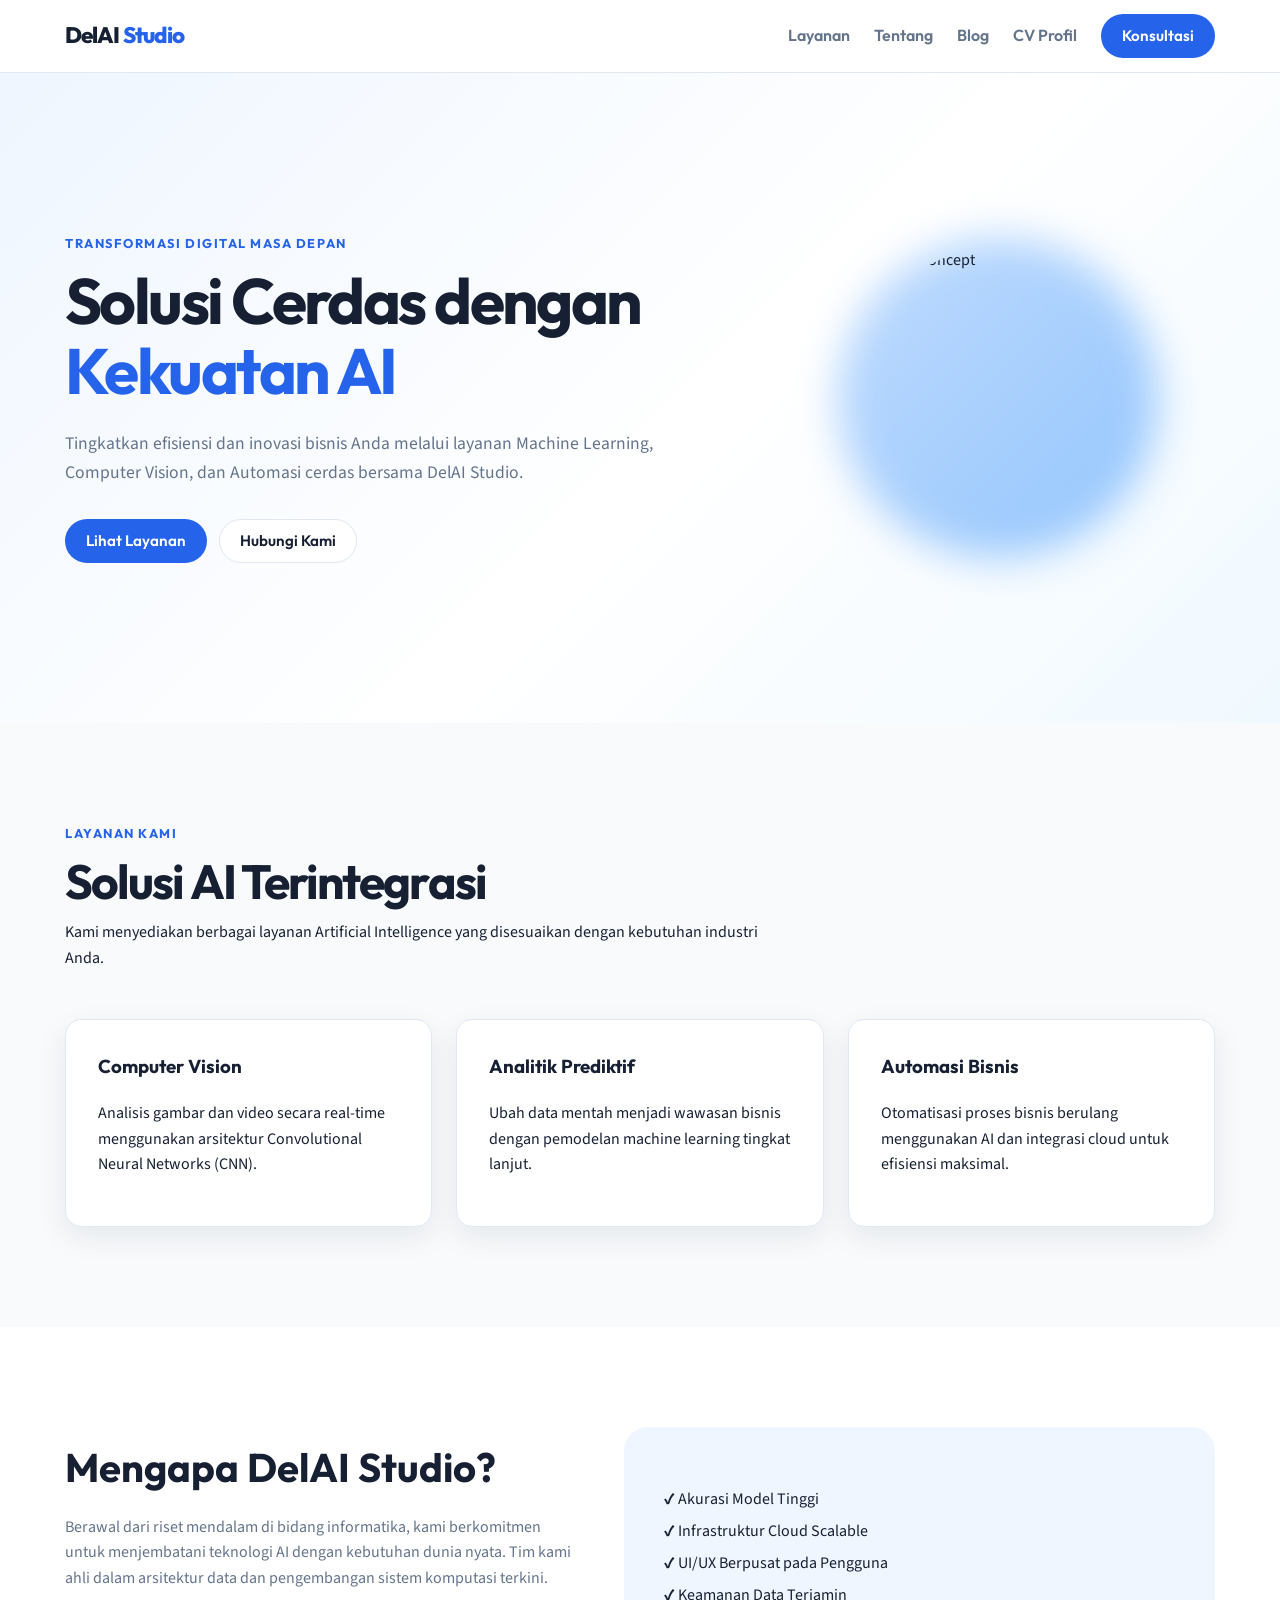
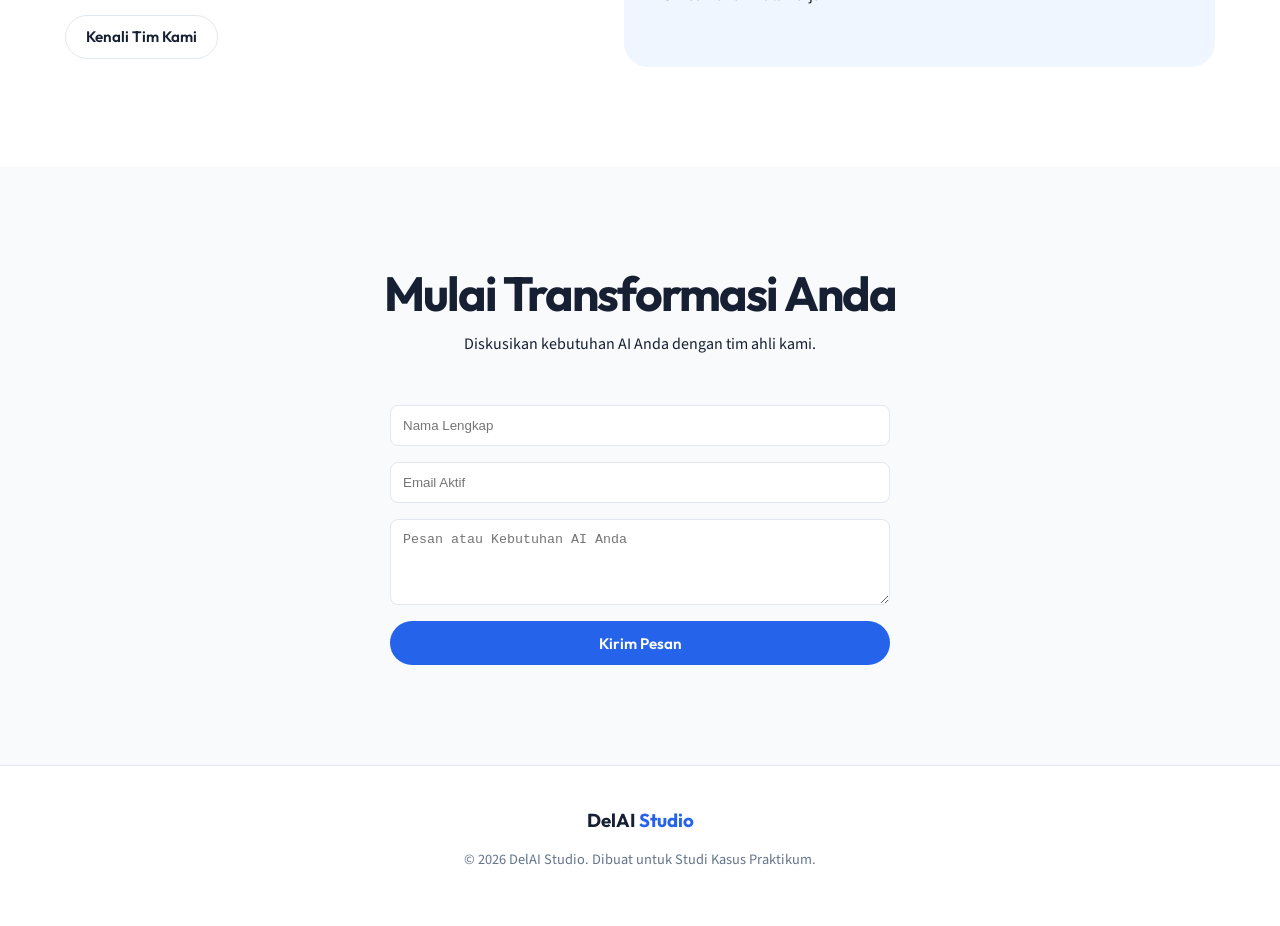
==== index.html @ a3c72b55 "fix 2" ====
<!DOCTYPE html>
<html lang="id">
<head>
    <meta charset="UTF-8">
    <meta name="viewport" content="width=device-width, initial-scale=1.0">
    <title>DelAI Studio - Solusi AI Terbaik</title>
    <!-- Google Fonts -->
    <link rel="preconnect" href="https://fonts.googleapis.com">
    <link rel="preconnect" href="https://fonts.gstatic.com" crossorigin>
    <link href="https://fonts.googleapis.com/css2?family=Outfit:wght@400;600;800&family=Source+Sans+3:wght@400;600&display=swap" rel="stylesheet">
    <!-- External CSS -->
    <link rel="stylesheet" href="assets/css/style.css">
</head>
<body>

    <!-- Navbar -->
    <header class="site-header">
        <div class="container navbar">
            <a href="index.html" class="logo">DelAI <span>Studio</span></a>
            <nav class="nav-menu">
                <a href="#layanan">Layanan</a>
                <a href="#tentang">Tentang</a>
                <a href="blog.html">Blog</a>
                <a href="cv.html">CV Profil</a>
                <a href="#kontak" class="btn btn-primary">Konsultasi</a>
            </nav>
        </div>
    </header>

    <!-- Hero Section -->
    <main>
        <section class="hero">
            <div class="container hero-content">
                <div class="hero-text">
                    <p class="eyebrow">Transformasi Digital Masa Depan</p>
                    <h1>Solusi Cerdas dengan <span>Kekuatan AI</span></h1>
                    <p class="hero-description">
                        Tingkatkan efisiensi dan inovasi bisnis Anda melalui layanan Machine Learning, Computer Vision, dan Automasi cerdas bersama DelAI Studio.
                    </p>
                    <div class="hero-buttons">
                        <a href="#layanan" class="btn btn-primary">Lihat Layanan</a>
                        <a href="#kontak" class="btn btn-outline">Hubungi Kami</a>
                    </div>
                </div>
                <div class="hero-visual">
                    <!-- Placeholder Ilustrasi -->
                    <img src="https://images.unsplash.com/photo-1677442136019-21780ecad995?auto=format&fit=crop&w=400&q=80" alt="AI Brain Concept" style="border-radius: 50%; width: 300px; height: 300px; object-fit: cover; position: relative; z-index: 2;">
                </div>
            </div>
        </section>

        <!-- Layanan Section -->
        <section id="layanan" class="section section-alt">
            <div class="container">
                <div class="section-heading">
                    <p class="eyebrow">Layanan Kami</p>
                    <h2>Solusi AI Terintegrasi</h2>
                    <p>Kami menyediakan berbagai layanan Artificial Intelligence yang disesuaikan dengan kebutuhan industri Anda.</p>
                </div>
                <div class="cards-grid">
                    <article class="card">
                        <h3>Computer Vision</h3>
                        <p>Analisis gambar dan video secara real-time menggunakan arsitektur Convolutional Neural Networks (CNN).</p>
                    </article>
                    <article class="card">
                        <h3>Analitik Prediktif</h3>
                        <p>Ubah data mentah menjadi wawasan bisnis dengan pemodelan machine learning tingkat lanjut.</p>
                    </article>
                    <article class="card">
                        <h3>Automasi Bisnis</h3>
                        <p>Otomatisasi proses bisnis berulang menggunakan AI dan integrasi cloud untuk efisiensi maksimal.</p>
                    </article>
                </div>
            </div>
        </section>

        <!-- Tentang Section -->
        <section id="tentang" class="section">
            <div class="container" style="display: flex; gap: 48px; flex-wrap: wrap; align-items: center;">
                <div style="flex: 1; min-width: 300px;">
                    <h2 style="font-size: 2.5rem; margin-bottom: 16px;">Mengapa DelAI Studio?</h2>
                    <p style="color: var(--text-light); margin-bottom: 24px;">Berawal dari riset mendalam di bidang informatika, kami berkomitmen untuk menjembatani teknologi AI dengan kebutuhan dunia nyata. Tim kami ahli dalam arsitektur data dan pengembangan sistem komputasi terkini.</p>
                    <a href="cv.html" class="btn btn-outline">Kenali Tim Kami</a>
                </div>
                <div style="flex: 1; min-width: 300px; background: var(--primary-soft); padding: 40px; border-radius: var(--radius-large);">
                    <ul style="list-style: none; padding: 0; line-height: 2;">
                        <li>✔️ Akurasi Model Tinggi</li>
                        <li>✔️ Infrastruktur Cloud Scalable</li>
                        <li>✔️ UI/UX Berpusat pada Pengguna</li>
                        <li>✔️ Keamanan Data Terjamin</li>
                    </ul>
                </div>
            </div>
        </section>

        <!-- Kontak Section -->
        <section id="kontak" class="section section-alt">
            <div class="container">
                <div class="section-heading" style="text-align: center; margin-inline: auto;">
                    <h2>Mulai Transformasi Anda</h2>
                    <p>Diskusikan kebutuhan AI Anda dengan tim ahli kami.</p>
                </div>
                <form style="max-width: 500px; margin: 0 auto; display: flex; flex-direction: column; gap: 16px;">
                    <input type="text" placeholder="Nama Lengkap" aria-label="Nama Lengkap" style="padding: 12px; border-radius: var(--radius-small); border: 1px solid var(--border); width: 100%;" required>
                    <input type="email" placeholder="Email Aktif" aria-label="Email Aktif" style="padding: 12px; border-radius: var(--radius-small); border: 1px solid var(--border); width: 100%;" required>
                    <textarea placeholder="Pesan atau Kebutuhan AI Anda" aria-label="Pesan" rows="4" style="padding: 12px; border-radius: var(--radius-small); border: 1px solid var(--border); width: 100%;" required></textarea>
                    <button type="submit" class="btn btn-primary" style="width: 100%; cursor: pointer;">Kirim Pesan</button>
                </form>
            </div>
        </section>
    </main>

    <!-- Footer -->
    <footer class="site-footer" style="padding-block: 40px; text-align: center; border-top: 1px solid var(--border);">
        <div class="container">
            <h3 style="margin-bottom: 12px;">DelAI <span>Studio</span></h3>
            <p style="color: var(--text-light); font-size: 0.9rem;">© 2026 DelAI Studio. Dibuat untuk Studi Kasus Praktikum.</p>
        </div>
    </footer>

</body>
</html>
---- assets/css/style.css ----
/* ================= CSS VARIABLES ================= */
:root {
  --primary: #2563eb;
  --primary-dark: #1d4ed8;
  --primary-soft: #eff6ff;
  --text: #172033;
  --text-light: #64748b;
  --background: #ffffff;
  --background-alt: #f8fafc;
  --border: #e2e8f0;
  --radius-small: 8px;
  --radius: 16px;
  --radius-large: 24px;
  --shadow: 0 10px 30px rgba(15, 23, 42, 0.08);
  --container-width: 1150px;
  --font-display: "Outfit", sans-serif;
  --font-body: "Source Sans 3", sans-serif;
}

/* ================= RESET & BASE ================= */
* {
  box-sizing: border-box;
}

html {
  scroll-behavior: smooth;
}

body {
  margin: 0;
  font-family: var(--font-body);
  color: var(--text);
  background: var(--background);
  line-height: 1.6;
  -webkit-font-smoothing: antialiased;
}

h1, h2, h3, p {
  margin-top: 0;
}

h1, h2, h3 {
  font-family: var(--font-display);
  font-weight: 700;
}

a {
  color: inherit;
  text-decoration: none;
}

/* ================= LAYOUT ================= */
.container {
  width: min(100% - 32px, var(--container-width));
  margin-inline: auto;
}

.section {
  padding-block: clamp(60px, 8vw, 100px);
}

.section-alt {
  background: var(--background-alt);
}

.section-heading {
  max-width: 700px;
  margin-bottom: 48px;
}

.section-heading h2 {
  margin-bottom: 12px;
  font-size: clamp(2rem, 4vw, 3rem);
  line-height: 1.1;
  letter-spacing: -0.04em;
}

/* ================= HEADER & NAV ================= */
.site-header {
  position: sticky;
  top: 0;
  z-index: 1000;
  background: rgba(255, 255, 255, 0.9);
  backdrop-filter: blur(10px);
  border-bottom: 1px solid var(--border);
}

.navbar {
  min-height: 72px;
  display: flex;
  align-items: center;
  justify-content: space-between;
  gap: 24px;
}

.logo {
  font-family: var(--font-display);
  font-size: 1.4rem;
  font-weight: 800;
  letter-spacing: -0.04em;
}

.logo span, .site-footer span {
  color: var(--primary);
}

.nav-menu {
  display: flex;
  align-items: center;
  gap: 24px;
}

.nav-menu a:not(.btn) {
  color: var(--text-light);
  font-family: var(--font-display);
  font-weight: 600;
  transition: color 0.2s ease;
}

.nav-menu a:not(.btn):hover {
  color: var(--primary);
}

/* ================= BUTTONS ================= */
.btn {
  display: inline-flex;
  align-items: center;
  justify-content: center;
  min-height: 44px;
  padding-inline: 20px;
  border-radius: 999px;
  font-family: var(--font-display);
  font-size: 0.95rem;
  font-weight: 600;
  cursor: pointer;
  transition: transform 0.2s ease, box-shadow 0.2s ease;
}

.btn:hover {
  transform: translateY(-2px);
}

.btn-primary {
  color: white;
  background: var(--primary);
  border: 1px solid transparent;
}

.btn-primary:hover {
  background: var(--primary-dark);
  box-shadow: 0 8px 20px rgba(37, 99, 235, 0.2);
}

.btn-outline {
  background: white;
  border: 1px solid var(--border);
}

/* ================= HERO ================= */
.hero {
  min-height: 650px;
  display: flex;
  align-items: center;
  background: linear-gradient(135deg, #eff6ff, #ffffff 55%, #f0f9ff);
  overflow: hidden;
}

.hero-content {
  display: grid;
  grid-template-columns: minmax(0, 1.2fr) minmax(280px, 0.8fr);
  align-items: center;
  gap: 64px;
  padding-block: 80px;
}

.hero h1 {
  max-width: 750px;
  margin-bottom: 24px;
  font-size: clamp(2.5rem, 6vw, 4rem);
  line-height: 1.1;
  letter-spacing: -0.04em;
}

.hero h1 span {
  color: var(--primary);
}

.hero-description {
  max-width: 620px;
  margin-bottom: 32px;
  color: var(--text-light);
  font-size: 1.1rem;
}

.hero-buttons {
  display: flex;
  flex-wrap: wrap;
  gap: 12px;
}

.hero-visual {
  position: relative;
  display: grid;
  place-items: center;
}

.hero-visual::before {
  content: "";
  position: absolute;
  width: 320px;
  aspect-ratio: 1;
  border-radius: 50%;
  background: linear-gradient(135deg, #bfdbfe, #93c5fd);
  filter: blur(20px);
}

.eyebrow {
  margin-bottom: 12px;
  color: var(--primary);
  font-family: var(--font-display);
  font-size: 0.8rem;
  font-weight: 700;
  letter-spacing: 0.12em;
  text-transform: uppercase;
}

/* ================= CARDS GRID ================= */
.cards-grid {
  display: grid;
  grid-template-columns: repeat(auto-fit, minmax(300px, 1fr));
  gap: 24px;
}

.card {
  padding: 32px;
  border: 1px solid var(--border);
  border-radius: var(--radius);
  background: white;
  box-shadow: var(--shadow);
  transition: transform 0.25s ease, box-shadow 0.25s ease;
}

.card:hover {
  transform: translateY(-8px);
  box-shadow: 0 15px 35px rgba(15, 23, 42, 0.12);
}

/* ================= RESPONSIVE ================= */
@media (max-width: 768px) {
  .hero-content {
    grid-template-columns: 1fr;
    text-align: center;
  }
  .hero-buttons {
    justify-content: center;
  }
  .nav-menu {
    display: none;
  }
}
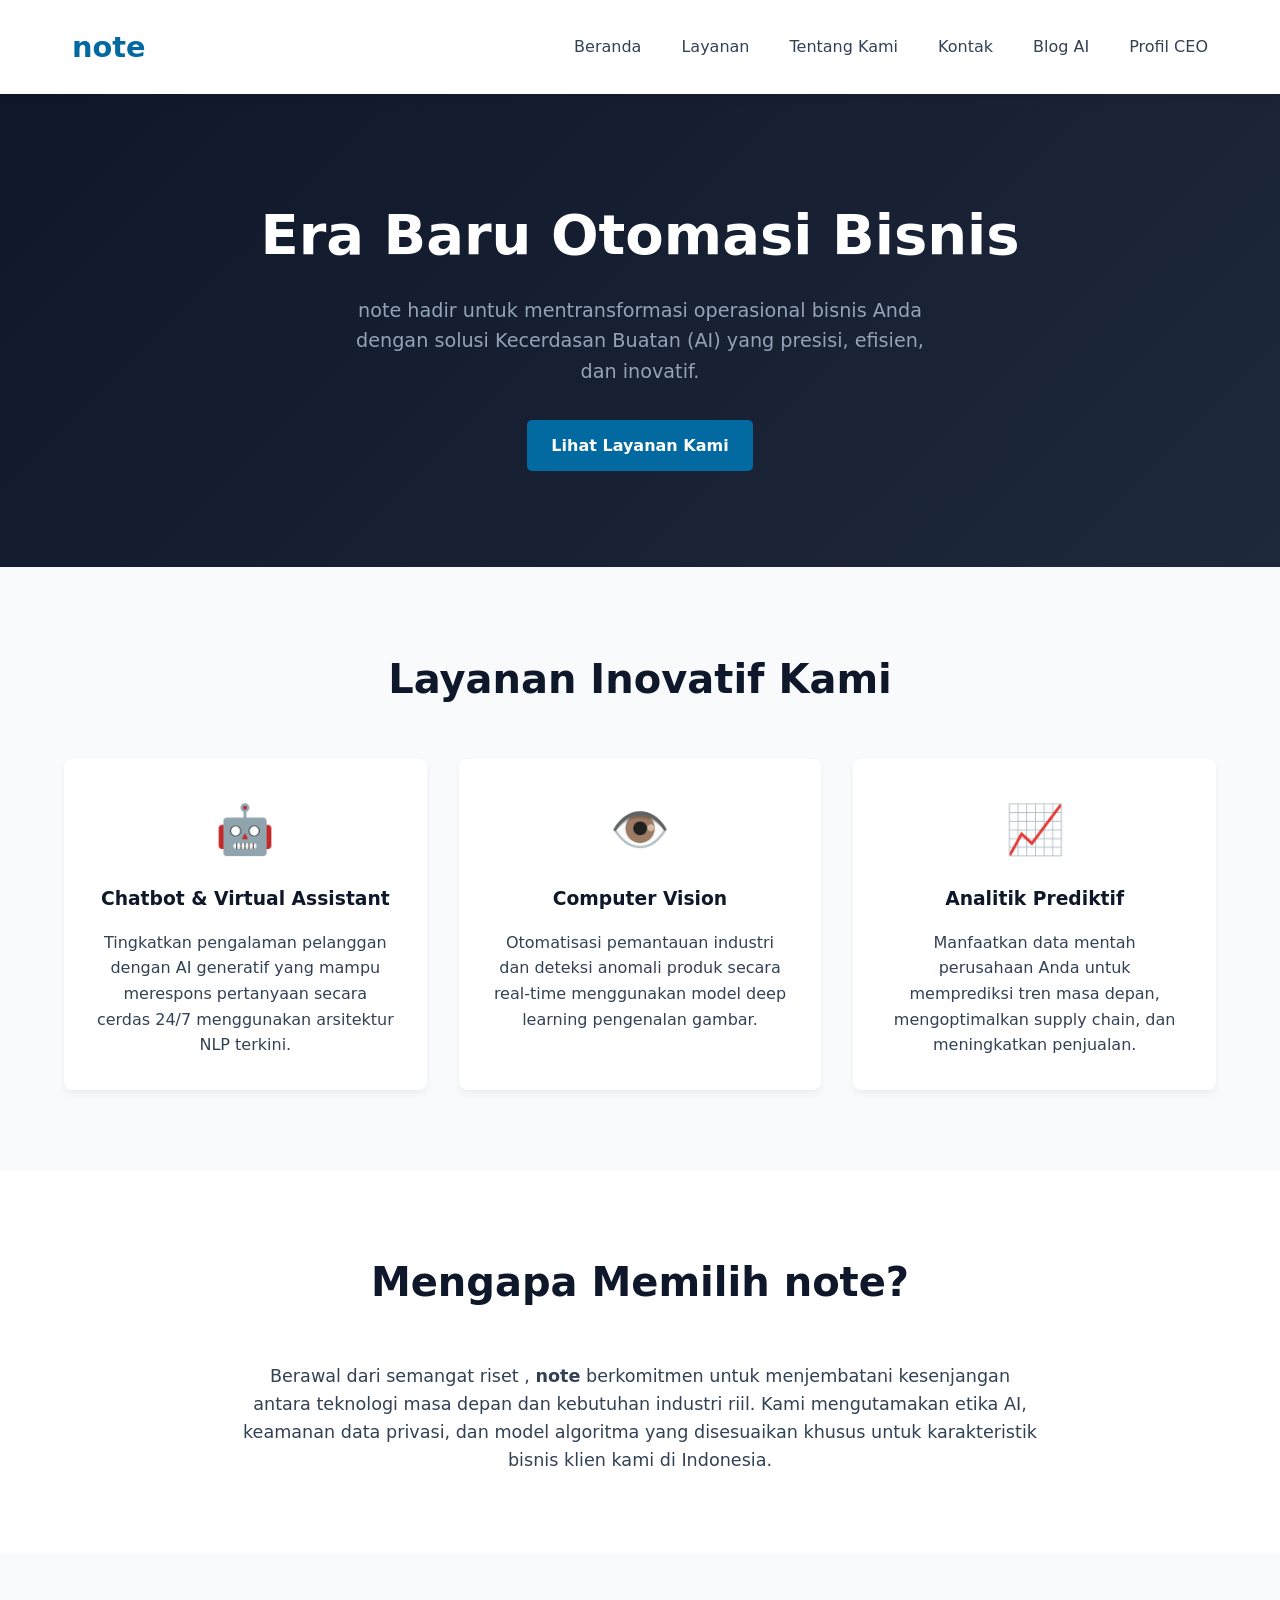
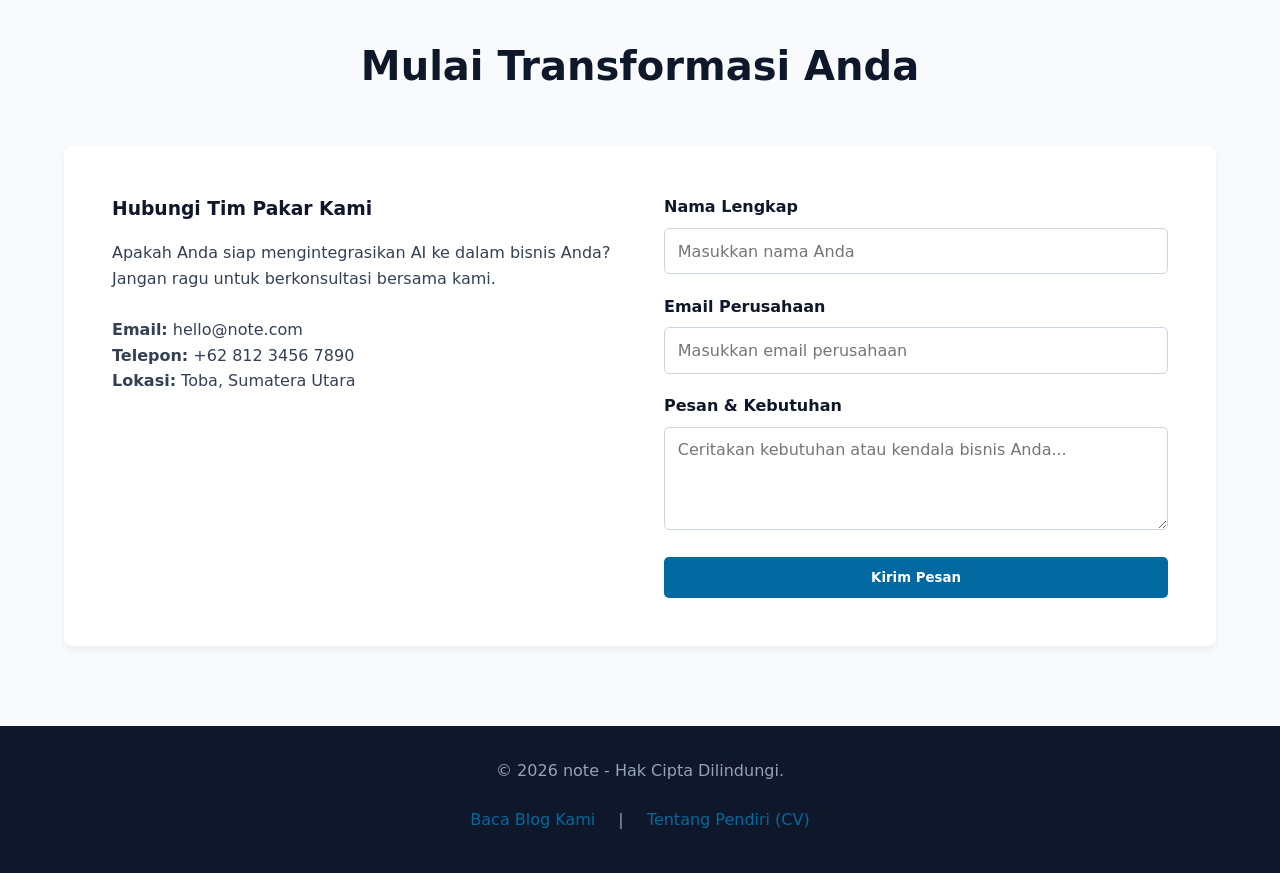
==== commit 9b2952bf: "fix 2" ====
--- a/index.html
+++ b/index.html
@@ -3,118 +3,123 @@
 <head>
     <meta charset="UTF-8">
     <meta name="viewport" content="width=device-width, initial-scale=1.0">
-    <title>DelAI Studio - Solusi AI Terbaik</title>
-    <!-- Google Fonts -->
-    <link rel="preconnect" href="https://fonts.googleapis.com">
-    <link rel="preconnect" href="https://fonts.gstatic.com" crossorigin>
-    <link href="https://fonts.googleapis.com/css2?family=Outfit:wght@400;600;800&family=Source+Sans+3:wght@400;600&display=swap" rel="stylesheet">
-    <!-- External CSS -->
+    <!-- Meta tag wajib untuk SEO & Best Practices -->
+    <meta name="description" content="Landing Page note - Layanan Kecerdasan Buatan">
+    <meta name="theme-color" content="#0369a1">
+    <link rel="icon" type="image/svg+xml" href="data:image/svg+xml,<svg xmlns='http://www.w3.org/2000/svg' viewBox='0 0 100 100'><text y='.9em' font-size='90'>🤖</text></svg>">
+    
+    <title>note - Solusi Kecerdasan Buatan</title>
+    <!-- CSS Eksternal -->
     <link rel="stylesheet" href="assets/css/style.css">
 </head>
 <body>
 
-    <!-- Navbar -->
-    <header class="site-header">
-        <div class="container navbar">
-            <a href="index.html" class="logo">DelAI <span>Studio</span></a>
-            <nav class="nav-menu">
-                <a href="#layanan">Layanan</a>
-                <a href="#tentang">Tentang</a>
-                <a href="blog.html">Blog</a>
-                <a href="cv.html">CV Profil</a>
-                <a href="#kontak" class="btn btn-primary">Konsultasi</a>
+    <!-- Header & Navigasi -->
+    <header>
+        <div class="container">
+            <nav>
+                <a href="index.html" class="brand-logo">note </a>
+                <ul class="nav-links">
+                    <li><a href="#hero">Beranda</a></li>
+                    <li><a href="#layanan">Layanan</a></li>
+                    <li><a href="#tentang">Tentang Kami</a></li>
+                    <li><a href="#kontak">Kontak</a></li>
+                    <li><a href="blog.html">Blog AI</a></li>
+                    <li><a href="cv.html">Profil CEO</a></li>
+                </ul>
             </nav>
         </div>
     </header>
 
-    <!-- Hero Section -->
+    <!-- Konten Utama -->
     <main>
-        <section class="hero">
-            <div class="container hero-content">
-                <div class="hero-text">
-                    <p class="eyebrow">Transformasi Digital Masa Depan</p>
-                    <h1>Solusi Cerdas dengan <span>Kekuatan AI</span></h1>
-                    <p class="hero-description">
-                        Tingkatkan efisiensi dan inovasi bisnis Anda melalui layanan Machine Learning, Computer Vision, dan Automasi cerdas bersama DelAI Studio.
-                    </p>
-                    <div class="hero-buttons">
-                        <a href="#layanan" class="btn btn-primary">Lihat Layanan</a>
-                        <a href="#kontak" class="btn btn-outline">Hubungi Kami</a>
-                    </div>
-                </div>
-                <div class="hero-visual">
-                    <!-- Placeholder Ilustrasi -->
-                    <img src="https://images.unsplash.com/photo-1677442136019-21780ecad995?auto=format&fit=crop&w=400&q=80" alt="AI Brain Concept" style="border-radius: 50%; width: 300px; height: 300px; object-fit: cover; position: relative; z-index: 2;">
-                </div>
+        <!-- Section Hero -->
+        <section id="hero">
+            <div class="container">
+                <h1>Era Baru Otomasi Bisnis</h1>
+                <p>note hadir untuk mentransformasi operasional bisnis Anda dengan solusi Kecerdasan Buatan (AI) yang presisi, efisien, dan inovatif.</p>
+                <a href="#layanan" class="btn">Lihat Layanan Kami</a>
             </div>
         </section>
 
-        <!-- Layanan Section -->
-        <section id="layanan" class="section section-alt">
+        <!-- Section Layanan -->
+        <section id="layanan">
             <div class="container">
-                <div class="section-heading">
-                    <p class="eyebrow">Layanan Kami</p>
-                    <h2>Solusi AI Terintegrasi</h2>
-                    <p>Kami menyediakan berbagai layanan Artificial Intelligence yang disesuaikan dengan kebutuhan industri Anda.</p>
-                </div>
-                <div class="cards-grid">
+                <h2 class="section-title">Layanan Inovatif Kami</h2>
+                <div class="grid-layanan">
                     <article class="card">
+                        <div class="card-icon">🤖</div>
+                        <h3>Chatbot & Virtual Assistant</h3>
+                        <p>Tingkatkan pengalaman pelanggan dengan AI generatif yang mampu merespons pertanyaan secara cerdas 24/7 menggunakan arsitektur NLP terkini.</p>
+                    </article>
+
+                    <article class="card">
+                        <div class="card-icon">👁️</div>
                         <h3>Computer Vision</h3>
-                        <p>Analisis gambar dan video secara real-time menggunakan arsitektur Convolutional Neural Networks (CNN).</p>
+                        <p>Otomatisasi pemantauan industri dan deteksi anomali produk secara real-time menggunakan model deep learning pengenalan gambar.</p>
                     </article>
+
                     <article class="card">
+                        <div class="card-icon">📈</div>
                         <h3>Analitik Prediktif</h3>
-                        <p>Ubah data mentah menjadi wawasan bisnis dengan pemodelan machine learning tingkat lanjut.</p>
-                    </article>
-                    <article class="card">
-                        <h3>Automasi Bisnis</h3>
-                        <p>Otomatisasi proses bisnis berulang menggunakan AI dan integrasi cloud untuk efisiensi maksimal.</p>
+                        <p>Manfaatkan data mentah perusahaan Anda untuk memprediksi tren masa depan, mengoptimalkan supply chain, dan meningkatkan penjualan.</p>
                     </article>
                 </div>
             </div>
         </section>
 
-        <!-- Tentang Section -->
-        <section id="tentang" class="section">
-            <div class="container" style="display: flex; gap: 48px; flex-wrap: wrap; align-items: center;">
-                <div style="flex: 1; min-width: 300px;">
-                    <h2 style="font-size: 2.5rem; margin-bottom: 16px;">Mengapa DelAI Studio?</h2>
-                    <p style="color: var(--text-light); margin-bottom: 24px;">Berawal dari riset mendalam di bidang informatika, kami berkomitmen untuk menjembatani teknologi AI dengan kebutuhan dunia nyata. Tim kami ahli dalam arsitektur data dan pengembangan sistem komputasi terkini.</p>
-                    <a href="cv.html" class="btn btn-outline">Kenali Tim Kami</a>
-                </div>
-                <div style="flex: 1; min-width: 300px; background: var(--primary-soft); padding: 40px; border-radius: var(--radius-large);">
-                    <ul style="list-style: none; padding: 0; line-height: 2;">
-                        <li>✔️ Akurasi Model Tinggi</li>
-                        <li>✔️ Infrastruktur Cloud Scalable</li>
-                        <li>✔️ UI/UX Berpusat pada Pengguna</li>
-                        <li>✔️ Keamanan Data Terjamin</li>
-                    </ul>
-                </div>
+        <!-- Section Tentang Perusahaan -->
+        <section id="tentang">
+            <div class="container">
+                <h2 class="section-title">Mengapa Memilih note?</h2>
+                <p>Berawal dari semangat riset , <strong>note</strong> berkomitmen untuk menjembatani kesenjangan antara teknologi masa depan dan kebutuhan industri riil. Kami mengutamakan etika AI, keamanan data privasi, dan model algoritma yang disesuaikan khusus untuk karakteristik bisnis klien kami di Indonesia.</p>
             </div>
         </section>
 
-        <!-- Kontak Section -->
-        <section id="kontak" class="section section-alt">
+        <!-- Section Kontak -->
+        <section id="kontak">
             <div class="container">
-                <div class="section-heading" style="text-align: center; margin-inline: auto;">
-                    <h2>Mulai Transformasi Anda</h2>
-                    <p>Diskusikan kebutuhan AI Anda dengan tim ahli kami.</p>
+                <h2 class="section-title">Mulai Transformasi Anda</h2>
+                <div class="kontak-wrapper">
+                    <div class="kontak-info">
+                        <h3>Hubungi Tim Pakar Kami</h3>
+                        <p>Apakah Anda siap mengintegrasikan AI ke dalam bisnis Anda? Jangan ragu untuk berkonsultasi bersama kami.</p>
+                        <br>
+                        <p><strong>Email:</strong> hello@note.com</p>
+                        <p><strong>Telepon:</strong> +62 812 3456 7890</p>
+                        <p><strong>Lokasi:</strong> Toba, Sumatera Utara</p>
+                    </div>
+                    <div class="kontak-form">
+                        <form action="#">
+                            <!-- Penambahan elemen LABEL sangat Wajib untuk lolos Axe Core -->
+                            <div class="form-group">
+                                <label for="namaLengkap">Nama Lengkap</label>
+                                <input type="text" id="namaLengkap" name="namaLengkap" placeholder="Masukkan nama Anda" required>
+                            </div>
+                            <div class="form-group">
+                                <label for="emailPerusahaan">Email Perusahaan</label>
+                                <input type="email" id="emailPerusahaan" name="emailPerusahaan" placeholder="Masukkan email perusahaan" required>
+                            </div>
+                            <div class="form-group">
+                                <label for="pesan">Pesan & Kebutuhan</label>
+                                <textarea id="pesan" name="pesan" rows="4" placeholder="Ceritakan kebutuhan atau kendala bisnis Anda..." required></textarea>
+                            </div>
+                            <button type="submit" class="btn">Kirim Pesan</button>
+                        </form>
+                    </div>
                 </div>
-                <form style="max-width: 500px; margin: 0 auto; display: flex; flex-direction: column; gap: 16px;">
-                    <input type="text" placeholder="Nama Lengkap" aria-label="Nama Lengkap" style="padding: 12px; border-radius: var(--radius-small); border: 1px solid var(--border); width: 100%;" required>
-                    <input type="email" placeholder="Email Aktif" aria-label="Email Aktif" style="padding: 12px; border-radius: var(--radius-small); border: 1px solid var(--border); width: 100%;" required>
-                    <textarea placeholder="Pesan atau Kebutuhan AI Anda" aria-label="Pesan" rows="4" style="padding: 12px; border-radius: var(--radius-small); border: 1px solid var(--border); width: 100%;" required></textarea>
-                    <button type="submit" class="btn btn-primary" style="width: 100%; cursor: pointer;">Kirim Pesan</button>
-                </form>
             </div>
         </section>
     </main>
 
     <!-- Footer -->
-    <footer class="site-footer" style="padding-block: 40px; text-align: center; border-top: 1px solid var(--border);">
+    <footer>
         <div class="container">
-            <h3 style="margin-bottom: 12px;">DelAI <span>Studio</span></h3>
-            <p style="color: var(--text-light); font-size: 0.9rem;">© 2026 DelAI Studio. Dibuat untuk Studi Kasus Praktikum.</p>
+            <p>&copy; 2026 note - Hak Cipta Dilindungi.</p>
+            <div class="footer-links">
+                <a href="blog.html">Baca Blog Kami</a> | 
+                <a href="cv.html">Tentang Pendiri (CV)</a>
+            </div>
         </div>
     </footer>
 
--- a/assets/css/style.css
+++ b/assets/css/style.css
@@ -1,260 +1,278 @@
-/* ================= CSS VARIABLES ================= */
+/* =========================================
+   CSS Variables & Reset (Optimized for Lighthouse)
+   ========================================= */
 :root {
-  --primary: #2563eb;
-  --primary-dark: #1d4ed8;
-  --primary-soft: #eff6ff;
-  --text: #172033;
-  --text-light: #64748b;
-  --background: #ffffff;
-  --background-alt: #f8fafc;
-  --border: #e2e8f0;
-  --radius-small: 8px;
-  --radius: 16px;
-  --radius-large: 24px;
-  --shadow: 0 10px 30px rgba(15, 23, 42, 0.08);
-  --container-width: 1150px;
-  --font-display: "Outfit", sans-serif;
-  --font-body: "Source Sans 3", sans-serif;
-}
-
-/* ================= RESET & BASE ================= */
+    /* Warna digelapkan agar lolos uji kontras Axe Core Accessibility */
+    --primary-color: #0369a1; 
+    --secondary-color: #075985;
+    --dark-bg: #0f172a;
+    --light-bg: #f8fafc;
+    --text-main: #334155;
+    --text-light: #94a3b8;
+    --white: #ffffff;
+    --transition: all 0.3s ease;
+}
+
 * {
-  box-sizing: border-box;
-}
-
-html {
-  scroll-behavior: smooth;
+    margin: 0;
+    padding: 0;
+    box-sizing: border-box;
+    /* Menggunakan System Font agar Performance 100 (Tidak ada render-blocking) */
+    font-family: system-ui, -apple-system, BlinkMacSystemFont, "Segoe UI", Roboto, "Helvetica Neue", Arial, sans-serif;
 }
 
 body {
-  margin: 0;
-  font-family: var(--font-body);
-  color: var(--text);
-  background: var(--background);
-  line-height: 1.6;
-  -webkit-font-smoothing: antialiased;
-}
-
-h1, h2, h3, p {
-  margin-top: 0;
-}
-
+    background-color: var(--light-bg);
+    color: var(--text-main);
+    line-height: 1.6;
+}
+
+/* =========================================
+   Typography & Utilities
+   ========================================= */
 h1, h2, h3 {
-  font-family: var(--font-display);
-  font-weight: 700;
+    color: var(--dark-bg);
+    margin-bottom: 1rem;
 }
 
 a {
-  color: inherit;
-  text-decoration: none;
-}
-
-/* ================= LAYOUT ================= */
+    text-decoration: none;
+    color: inherit;
+}
+
 .container {
-  width: min(100% - 32px, var(--container-width));
-  margin-inline: auto;
-}
-
-.section {
-  padding-block: clamp(60px, 8vw, 100px);
-}
-
-.section-alt {
-  background: var(--background-alt);
-}
-
-.section-heading {
-  max-width: 700px;
-  margin-bottom: 48px;
-}
-
-.section-heading h2 {
-  margin-bottom: 12px;
-  font-size: clamp(2rem, 4vw, 3rem);
-  line-height: 1.1;
-  letter-spacing: -0.04em;
-}
-
-/* ================= HEADER & NAV ================= */
-.site-header {
-  position: sticky;
-  top: 0;
-  z-index: 1000;
-  background: rgba(255, 255, 255, 0.9);
-  backdrop-filter: blur(10px);
-  border-bottom: 1px solid var(--border);
-}
-
-.navbar {
-  min-height: 72px;
-  display: flex;
-  align-items: center;
-  justify-content: space-between;
-  gap: 24px;
-}
-
-.logo {
-  font-family: var(--font-display);
-  font-size: 1.4rem;
-  font-weight: 800;
-  letter-spacing: -0.04em;
-}
-
-.logo span, .site-footer span {
-  color: var(--primary);
-}
-
-.nav-menu {
-  display: flex;
-  align-items: center;
-  gap: 24px;
-}
-
-.nav-menu a:not(.btn) {
-  color: var(--text-light);
-  font-family: var(--font-display);
-  font-weight: 600;
-  transition: color 0.2s ease;
-}
-
-.nav-menu a:not(.btn):hover {
-  color: var(--primary);
-}
-
-/* ================= BUTTONS ================= */
+    width: 90%;
+    max-width: 1200px;
+    margin: 0 auto;
+}
+
 .btn {
-  display: inline-flex;
-  align-items: center;
-  justify-content: center;
-  min-height: 44px;
-  padding-inline: 20px;
-  border-radius: 999px;
-  font-family: var(--font-display);
-  font-size: 0.95rem;
-  font-weight: 600;
-  cursor: pointer;
-  transition: transform 0.2s ease, box-shadow 0.2s ease;
+    display: inline-block;
+    padding: 0.8rem 1.5rem;
+    background-color: var(--primary-color);
+    color: var(--white);
+    border: none;
+    border-radius: 5px;
+    font-weight: 600;
+    cursor: pointer;
+    transition: var(--transition);
+    text-align: center;
 }
 
 .btn:hover {
-  transform: translateY(-2px);
-}
-
-.btn-primary {
-  color: white;
-  background: var(--primary);
-  border: 1px solid transparent;
-}
-
-.btn-primary:hover {
-  background: var(--primary-dark);
-  box-shadow: 0 8px 20px rgba(37, 99, 235, 0.2);
-}
-
-.btn-outline {
-  background: white;
-  border: 1px solid var(--border);
-}
-
-/* ================= HERO ================= */
-.hero {
-  min-height: 650px;
-  display: flex;
-  align-items: center;
-  background: linear-gradient(135deg, #eff6ff, #ffffff 55%, #f0f9ff);
-  overflow: hidden;
-}
-
-.hero-content {
-  display: grid;
-  grid-template-columns: minmax(0, 1.2fr) minmax(280px, 0.8fr);
-  align-items: center;
-  gap: 64px;
-  padding-block: 80px;
-}
-
-.hero h1 {
-  max-width: 750px;
-  margin-bottom: 24px;
-  font-size: clamp(2.5rem, 6vw, 4rem);
-  line-height: 1.1;
-  letter-spacing: -0.04em;
-}
-
-.hero h1 span {
-  color: var(--primary);
-}
-
-.hero-description {
-  max-width: 620px;
-  margin-bottom: 32px;
-  color: var(--text-light);
-  font-size: 1.1rem;
-}
-
-.hero-buttons {
-  display: flex;
-  flex-wrap: wrap;
-  gap: 12px;
-}
-
-.hero-visual {
-  position: relative;
-  display: grid;
-  place-items: center;
-}
-
-.hero-visual::before {
-  content: "";
-  position: absolute;
-  width: 320px;
-  aspect-ratio: 1;
-  border-radius: 50%;
-  background: linear-gradient(135deg, #bfdbfe, #93c5fd);
-  filter: blur(20px);
-}
-
-.eyebrow {
-  margin-bottom: 12px;
-  color: var(--primary);
-  font-family: var(--font-display);
-  font-size: 0.8rem;
-  font-weight: 700;
-  letter-spacing: 0.12em;
-  text-transform: uppercase;
-}
-
-/* ================= CARDS GRID ================= */
-.cards-grid {
-  display: grid;
-  grid-template-columns: repeat(auto-fit, minmax(300px, 1fr));
-  gap: 24px;
+    background-color: var(--secondary-color);
+    transform: translateY(-2px);
+}
+
+.section-title {
+    text-align: center;
+    font-size: 2.5rem;
+    margin-bottom: 3rem;
+    color: var(--dark-bg);
+}
+
+/* =========================================
+   Header & Navbar (Flexbox)
+   ========================================= */
+header {
+    background-color: var(--white);
+    box-shadow: 0 2px 10px rgba(0,0,0,0.1);
+    position: sticky;
+    top: 0;
+    z-index: 1000;
+}
+
+nav {
+    display: flex;
+    justify-content: space-between;
+    align-items: center;
+    padding: 1rem 0;
+}
+
+.brand-logo {
+    font-size: 1.8rem;
+    font-weight: 700;
+    color: var(--primary-color);
+    padding: 0.5rem; /* Tap target SEO/Mobile */
+}
+
+.nav-links {
+    display: flex;
+    gap: 1.5rem;
+    list-style: none;
+}
+
+.nav-links a {
+    font-weight: 500;
+    transition: var(--transition);
+    padding: 0.5rem; /* Tap target SEO/Mobile */
+    display: block;
+}
+
+.nav-links a:hover {
+    color: var(--primary-color);
+}
+
+/* =========================================
+   Hero Section (Flexbox)
+   ========================================= */
+#hero {
+    background: linear-gradient(135deg, var(--dark-bg), #1e293b);
+    color: var(--white);
+    padding: 6rem 0;
+    text-align: center;
+}
+
+#hero h1 {
+    color: var(--white);
+    font-size: 3.5rem;
+}
+
+#hero p {
+    font-size: 1.2rem;
+    color: var(--text-light);
+    max-width: 600px;
+    margin: 0 auto 2rem auto;
+}
+
+/* =========================================
+   Layanan Section (CSS Grid)
+   ========================================= */
+#layanan {
+    padding: 5rem 0;
+    background-color: var(--light-bg);
+}
+
+.grid-layanan {
+    display: grid;
+    grid-template-columns: repeat(auto-fit, minmax(300px, 1fr));
+    gap: 2rem;
 }
 
 .card {
-  padding: 32px;
-  border: 1px solid var(--border);
-  border-radius: var(--radius);
-  background: white;
-  box-shadow: var(--shadow);
-  transition: transform 0.25s ease, box-shadow 0.25s ease;
+    background-color: var(--white);
+    padding: 2rem;
+    border-radius: 8px;
+    box-shadow: 0 4px 6px rgba(0,0,0,0.05);
+    transition: var(--transition);
+    text-align: center;
 }
 
 .card:hover {
-  transform: translateY(-8px);
-  box-shadow: 0 15px 35px rgba(15, 23, 42, 0.12);
-}
-
-/* ================= RESPONSIVE ================= */
+    transform: translateY(-10px);
+    box-shadow: 0 10px 20px rgba(0,0,0,0.1);
+}
+
+.card-icon {
+    font-size: 3rem;
+    margin-bottom: 1rem;
+}
+
+/* =========================================
+   Tentang Section
+   ========================================= */
+#tentang {
+    padding: 5rem 0;
+    background-color: var(--white);
+    text-align: center;
+}
+
+#tentang p {
+    max-width: 800px;
+    margin: 0 auto;
+    font-size: 1.1rem;
+}
+
+/* =========================================
+   Kontak Section & Form
+   ========================================= */
+#kontak {
+    padding: 5rem 0;
+    background-color: var(--light-bg);
+}
+
+.kontak-wrapper {
+    display: flex;
+    flex-wrap: wrap;
+    gap: 3rem;
+    background-color: var(--white);
+    padding: 3rem;
+    border-radius: 8px;
+    box-shadow: 0 4px 6px rgba(0,0,0,0.05);
+}
+
+.kontak-info, .kontak-form {
+    flex: 1;
+    min-width: 300px;
+}
+
+.kontak-info h3 {
+    margin-bottom: 1rem;
+}
+
+.kontak-form form {
+    display: flex;
+    flex-direction: column;
+    gap: 1.2rem;
+}
+
+/* Penambahan Label styling untuk Axe Core */
+.form-group label {
+    display: block;
+    margin-bottom: 0.5rem;
+    font-weight: 600;
+    color: var(--dark-bg);
+}
+
+.form-group input, .form-group textarea {
+    width: 100%;
+    padding: 0.8rem;
+    border: 1px solid #cbd5e1;
+    border-radius: 5px;
+    font-size: 1rem;
+}
+
+/* =========================================
+   Footer
+   ========================================= */
+footer {
+    background-color: var(--dark-bg);
+    color: var(--text-light);
+    text-align: center;
+    padding: 2rem 0;
+}
+
+footer .footer-links {
+    margin-top: 1rem;
+}
+
+footer .footer-links a {
+    margin: 0 10px;
+    color: var(--primary-color);
+    padding: 0.5rem;
+    display: inline-block;
+}
+
+/* =========================================
+   Media Query (Responsive Design)
+   ========================================= */
 @media (max-width: 768px) {
-  .hero-content {
-    grid-template-columns: 1fr;
-    text-align: center;
-  }
-  .hero-buttons {
-    justify-content: center;
-  }
-  .nav-menu {
-    display: none;
-  }
+    nav {
+        flex-direction: column;
+        gap: 0.5rem;
+    }
+    
+    .nav-links {
+        gap: 0.5rem;
+        flex-wrap: wrap;
+        justify-content: center;
+    }
+
+    #hero h1 {
+        font-size: 2.5rem;
+    }
+
+    .kontak-wrapper {
+        flex-direction: column;
+    }
 }
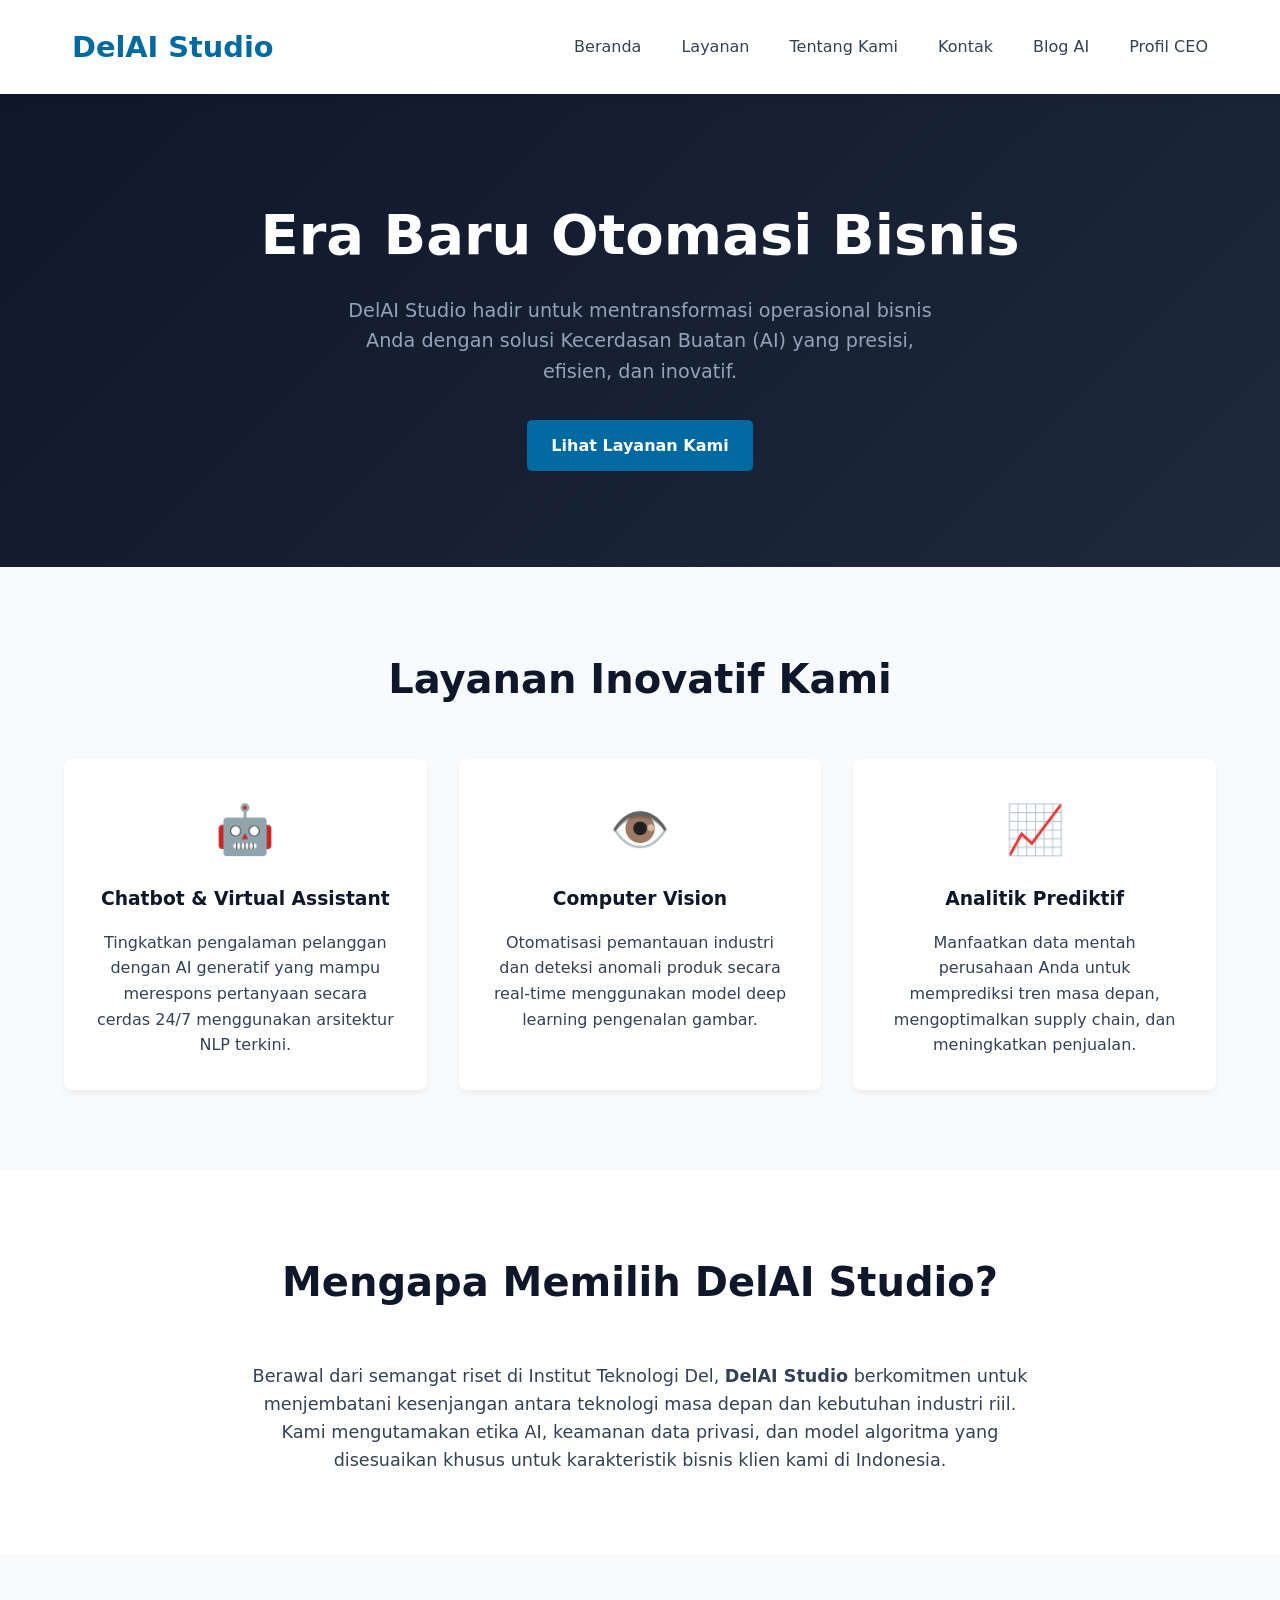
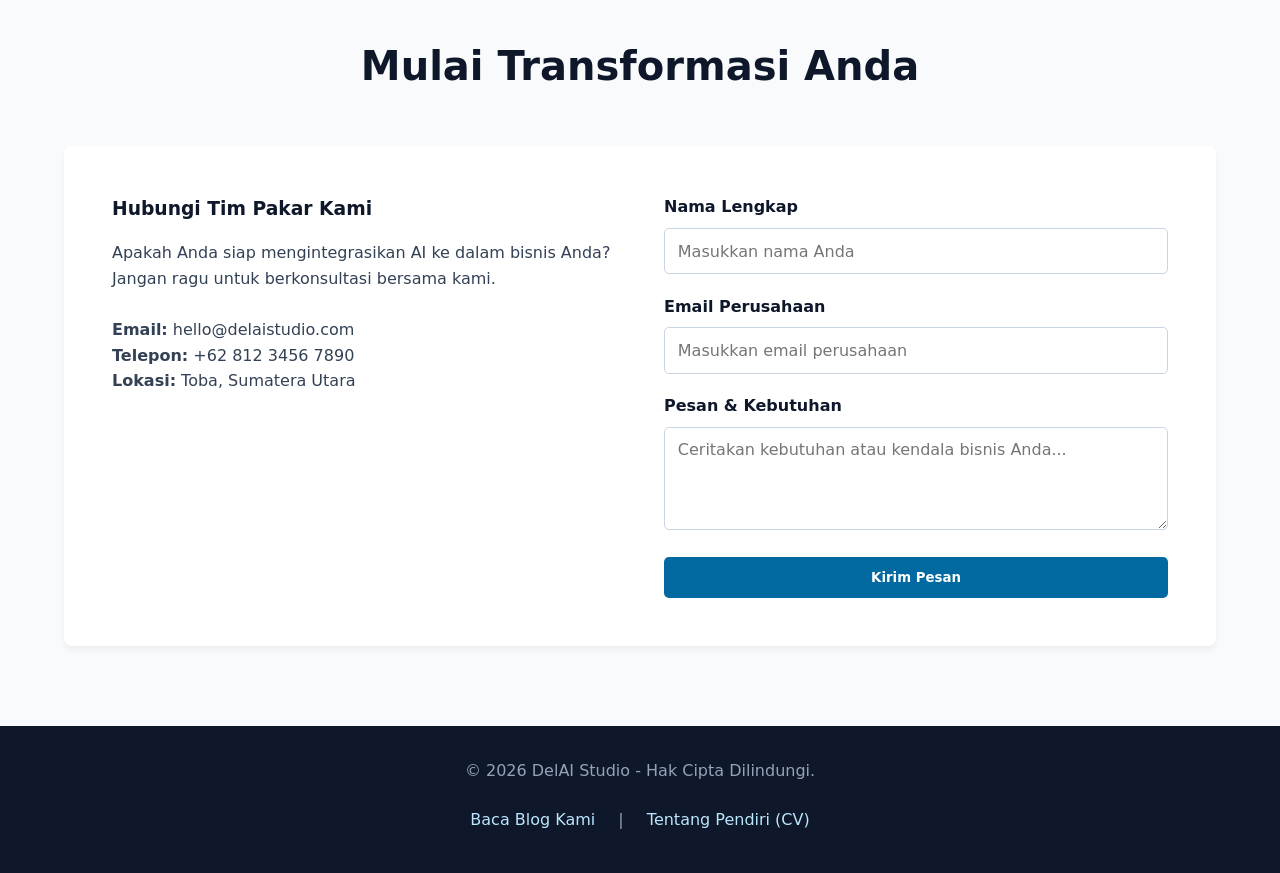
==== commit 08d91d79: "fix 3" ====
--- a/index.html
+++ b/index.html
@@ -3,22 +3,19 @@
 <head>
     <meta charset="UTF-8">
     <meta name="viewport" content="width=device-width, initial-scale=1.0">
-    <!-- Meta tag wajib untuk SEO & Best Practices -->
-    <meta name="description" content="Landing Page note - Layanan Kecerdasan Buatan">
+    <meta name="description" content="Landing Page DelAI Studio - Layanan Kecerdasan Buatan">
     <meta name="theme-color" content="#0369a1">
     <link rel="icon" type="image/svg+xml" href="data:image/svg+xml,<svg xmlns='http://www.w3.org/2000/svg' viewBox='0 0 100 100'><text y='.9em' font-size='90'>🤖</text></svg>">
     
-    <title>note - Solusi Kecerdasan Buatan</title>
-    <!-- CSS Eksternal -->
+    <title>DelAI Studio - Solusi Kecerdasan Buatan</title>
     <link rel="stylesheet" href="assets/css/style.css">
 </head>
 <body>
 
-    <!-- Header & Navigasi -->
     <header>
         <div class="container">
             <nav>
-                <a href="index.html" class="brand-logo">note </a>
+                <a href="index.html" class="brand-logo">DelAI Studio</a>
                 <ul class="nav-links">
                     <li><a href="#hero">Beranda</a></li>
                     <li><a href="#layanan">Layanan</a></li>
@@ -31,18 +28,15 @@
         </div>
     </header>
 
-    <!-- Konten Utama -->
     <main>
-        <!-- Section Hero -->
         <section id="hero">
             <div class="container">
                 <h1>Era Baru Otomasi Bisnis</h1>
-                <p>note hadir untuk mentransformasi operasional bisnis Anda dengan solusi Kecerdasan Buatan (AI) yang presisi, efisien, dan inovatif.</p>
+                <p>DelAI Studio hadir untuk mentransformasi operasional bisnis Anda dengan solusi Kecerdasan Buatan (AI) yang presisi, efisien, dan inovatif.</p>
                 <a href="#layanan" class="btn">Lihat Layanan Kami</a>
             </div>
         </section>
 
-        <!-- Section Layanan -->
         <section id="layanan">
             <div class="container">
                 <h2 class="section-title">Layanan Inovatif Kami</h2>
@@ -68,15 +62,13 @@
             </div>
         </section>
 
-        <!-- Section Tentang Perusahaan -->
         <section id="tentang">
             <div class="container">
-                <h2 class="section-title">Mengapa Memilih note?</h2>
-                <p>Berawal dari semangat riset , <strong>note</strong> berkomitmen untuk menjembatani kesenjangan antara teknologi masa depan dan kebutuhan industri riil. Kami mengutamakan etika AI, keamanan data privasi, dan model algoritma yang disesuaikan khusus untuk karakteristik bisnis klien kami di Indonesia.</p>
+                <h2 class="section-title">Mengapa Memilih DelAI Studio?</h2>
+                <p>Berawal dari semangat riset di Institut Teknologi Del, <strong>DelAI Studio</strong> berkomitmen untuk menjembatani kesenjangan antara teknologi masa depan dan kebutuhan industri riil. Kami mengutamakan etika AI, keamanan data privasi, dan model algoritma yang disesuaikan khusus untuk karakteristik bisnis klien kami di Indonesia.</p>
             </div>
         </section>
 
-        <!-- Section Kontak -->
         <section id="kontak">
             <div class="container">
                 <h2 class="section-title">Mulai Transformasi Anda</h2>
@@ -85,13 +77,12 @@
                         <h3>Hubungi Tim Pakar Kami</h3>
                         <p>Apakah Anda siap mengintegrasikan AI ke dalam bisnis Anda? Jangan ragu untuk berkonsultasi bersama kami.</p>
                         <br>
-                        <p><strong>Email:</strong> hello@note.com</p>
+                        <p><strong>Email:</strong> hello@delaistudio.com</p>
                         <p><strong>Telepon:</strong> +62 812 3456 7890</p>
                         <p><strong>Lokasi:</strong> Toba, Sumatera Utara</p>
                     </div>
                     <div class="kontak-form">
                         <form action="#">
-                            <!-- Penambahan elemen LABEL sangat Wajib untuk lolos Axe Core -->
                             <div class="form-group">
                                 <label for="namaLengkap">Nama Lengkap</label>
                                 <input type="text" id="namaLengkap" name="namaLengkap" placeholder="Masukkan nama Anda" required>
@@ -112,11 +103,11 @@
         </section>
     </main>
 
-    <!-- Footer -->
     <footer>
         <div class="container">
-            <p>&copy; 2026 note - Hak Cipta Dilindungi.</p>
+            <p>&copy; 2026 DelAI Studio - Hak Cipta Dilindungi.</p>
             <div class="footer-links">
+                <!-- Penyesuaian ekstensi .html untuk SEO -->
                 <a href="blog.html">Baca Blog Kami</a> | 
                 <a href="cv.html">Tentang Pendiri (CV)</a>
             </div>
--- a/assets/css/style.css
+++ b/assets/css/style.css
@@ -1,8 +1,7 @@
 /* =========================================
-   CSS Variables & Reset (Optimized for Lighthouse)
+   CSS Variables & Reset
    ========================================= */
 :root {
-    /* Warna digelapkan agar lolos uji kontras Axe Core Accessibility */
     --primary-color: #0369a1; 
     --secondary-color: #075985;
     --dark-bg: #0f172a;
@@ -17,7 +16,6 @@
     margin: 0;
     padding: 0;
     box-sizing: border-box;
-    /* Menggunakan System Font agar Performance 100 (Tidak ada render-blocking) */
     font-family: system-ui, -apple-system, BlinkMacSystemFont, "Segoe UI", Roboto, "Helvetica Neue", Arial, sans-serif;
 }
 
@@ -72,7 +70,7 @@
 }
 
 /* =========================================
-   Header & Navbar (Flexbox)
+   Header & Navbar
    ========================================= */
 header {
     background-color: var(--white);
@@ -93,7 +91,7 @@
     font-size: 1.8rem;
     font-weight: 700;
     color: var(--primary-color);
-    padding: 0.5rem; /* Tap target SEO/Mobile */
+    padding: 0.5rem;
 }
 
 .nav-links {
@@ -105,7 +103,7 @@
 .nav-links a {
     font-weight: 500;
     transition: var(--transition);
-    padding: 0.5rem; /* Tap target SEO/Mobile */
+    padding: 0.5rem;
     display: block;
 }
 
@@ -114,7 +112,7 @@
 }
 
 /* =========================================
-   Hero Section (Flexbox)
+   Hero Section
    ========================================= */
 #hero {
     background: linear-gradient(135deg, var(--dark-bg), #1e293b);
@@ -136,7 +134,7 @@
 }
 
 /* =========================================
-   Layanan Section (CSS Grid)
+   Layanan Section
    ========================================= */
 #layanan {
     padding: 5rem 0;
@@ -216,7 +214,6 @@
     gap: 1.2rem;
 }
 
-/* Penambahan Label styling untuk Axe Core */
 .form-group label {
     display: block;
     margin-bottom: 0.5rem;
@@ -248,13 +245,20 @@
 
 footer .footer-links a {
     margin: 0 10px;
-    color: var(--primary-color);
+    color: #bae6fd; /* Lolos Kontras Axe Core */
     padding: 0.5rem;
     display: inline-block;
-}
-
-/* =========================================
-   Media Query (Responsive Design)
+    font-weight: 500;
+    transition: var(--transition);
+}
+
+footer .footer-links a:hover {
+    color: var(--white);
+    text-decoration: underline;
+}
+
+/* =========================================
+   Media Query (Responsive)
    ========================================= */
 @media (max-width: 768px) {
     nav {
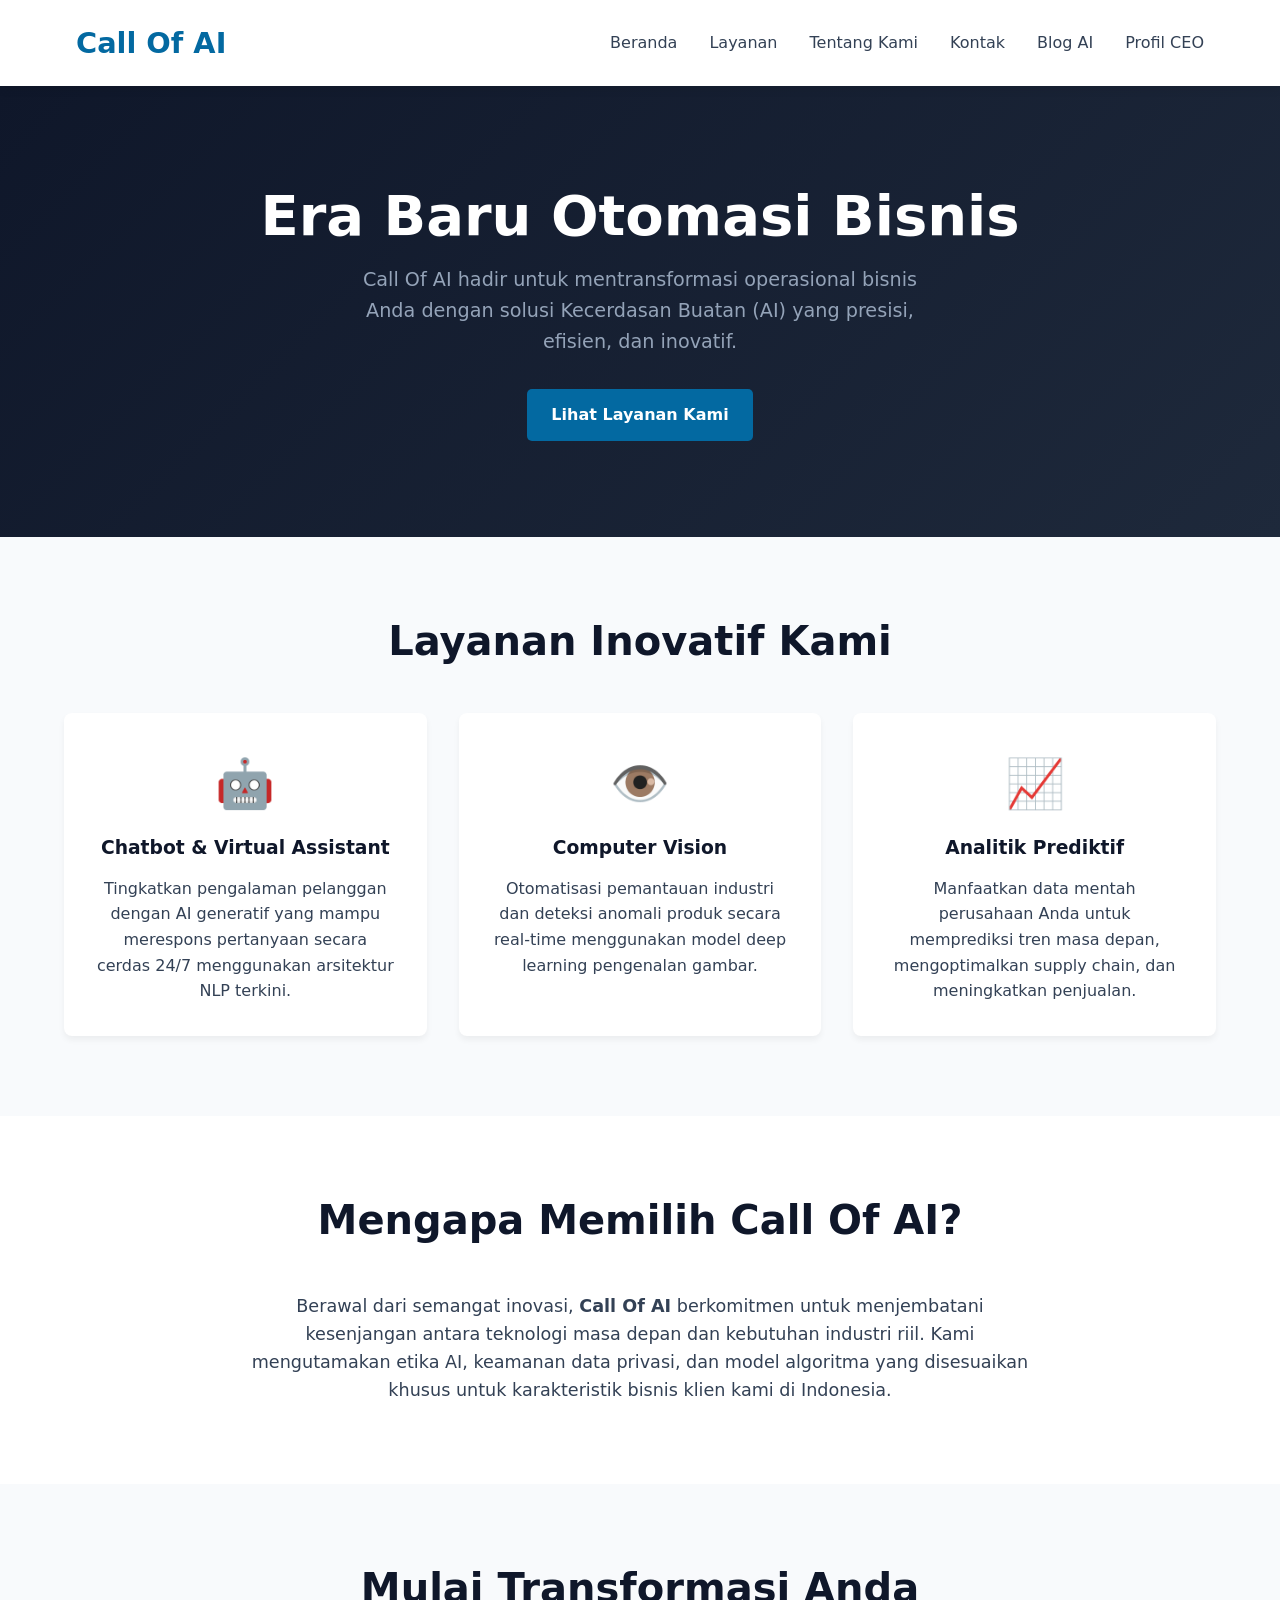
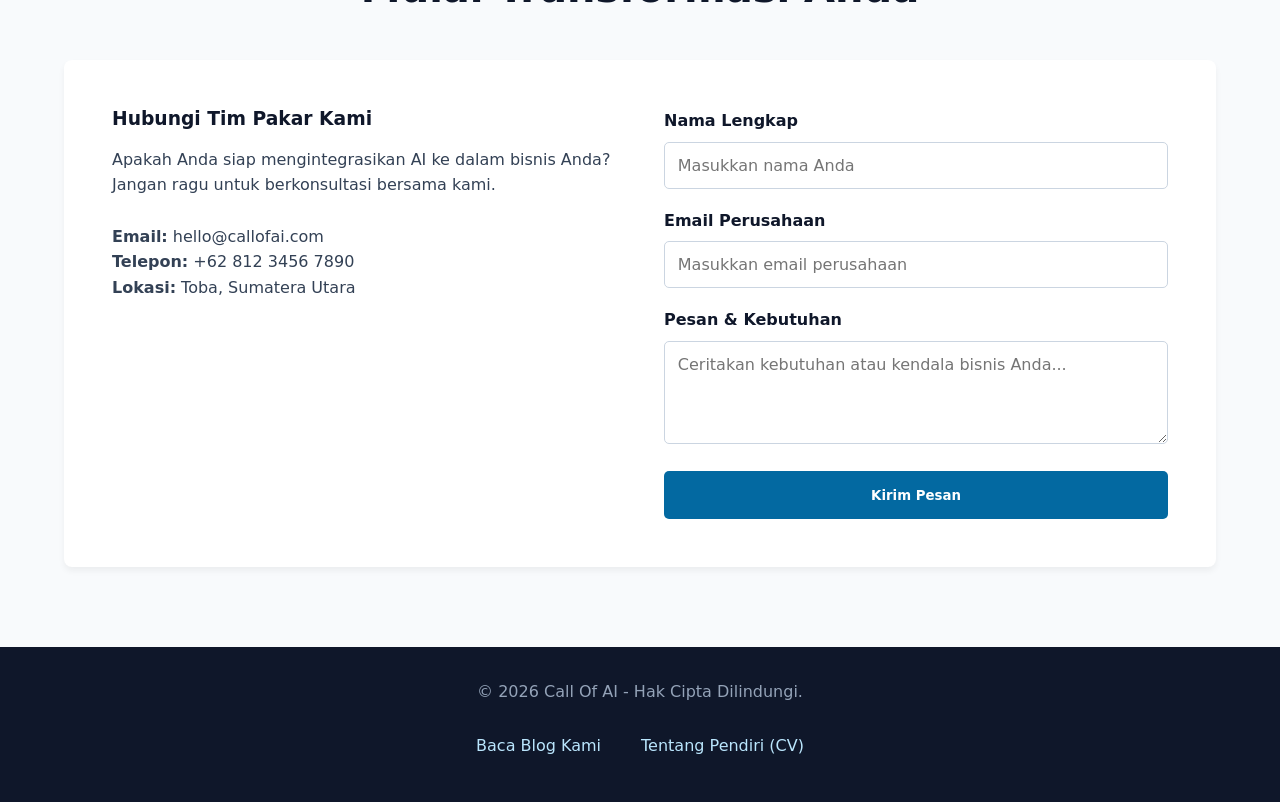
==== commit d1c96e16: "fix 4" ====
--- a/index.html
+++ b/index.html
@@ -3,11 +3,11 @@
 <head>
     <meta charset="UTF-8">
     <meta name="viewport" content="width=device-width, initial-scale=1.0">
-    <meta name="description" content="Landing Page DelAI Studio - Layanan Kecerdasan Buatan">
+    <meta name="description" content="Landing Page Call Of AI - Layanan Kecerdasan Buatan dan Otomasi Bisnis">
     <meta name="theme-color" content="#0369a1">
     <link rel="icon" type="image/svg+xml" href="data:image/svg+xml,<svg xmlns='http://www.w3.org/2000/svg' viewBox='0 0 100 100'><text y='.9em' font-size='90'>🤖</text></svg>">
     
-    <title>DelAI Studio - Solusi Kecerdasan Buatan</title>
+    <title>Call Of AI - Solusi Kecerdasan Buatan</title>
     <link rel="stylesheet" href="assets/css/style.css">
 </head>
 <body>
@@ -15,7 +15,7 @@
     <header>
         <div class="container">
             <nav>
-                <a href="index.html" class="brand-logo">DelAI Studio</a>
+                <a href="index.html" class="brand-logo">Call Of AI</a>
                 <ul class="nav-links">
                     <li><a href="#hero">Beranda</a></li>
                     <li><a href="#layanan">Layanan</a></li>
@@ -32,7 +32,7 @@
         <section id="hero">
             <div class="container">
                 <h1>Era Baru Otomasi Bisnis</h1>
-                <p>DelAI Studio hadir untuk mentransformasi operasional bisnis Anda dengan solusi Kecerdasan Buatan (AI) yang presisi, efisien, dan inovatif.</p>
+                <p>Call Of AI hadir untuk mentransformasi operasional bisnis Anda dengan solusi Kecerdasan Buatan (AI) yang presisi, efisien, dan inovatif.</p>
                 <a href="#layanan" class="btn">Lihat Layanan Kami</a>
             </div>
         </section>
@@ -64,8 +64,8 @@
 
         <section id="tentang">
             <div class="container">
-                <h2 class="section-title">Mengapa Memilih DelAI Studio?</h2>
-                <p>Berawal dari semangat riset di Institut Teknologi Del, <strong>DelAI Studio</strong> berkomitmen untuk menjembatani kesenjangan antara teknologi masa depan dan kebutuhan industri riil. Kami mengutamakan etika AI, keamanan data privasi, dan model algoritma yang disesuaikan khusus untuk karakteristik bisnis klien kami di Indonesia.</p>
+                <h2 class="section-title">Mengapa Memilih Call Of AI?</h2>
+                <p>Berawal dari semangat inovasi, <strong>Call Of AI</strong> berkomitmen untuk menjembatani kesenjangan antara teknologi masa depan dan kebutuhan industri riil. Kami mengutamakan etika AI, keamanan data privasi, dan model algoritma yang disesuaikan khusus untuk karakteristik bisnis klien kami di Indonesia.</p>
             </div>
         </section>
 
@@ -77,7 +77,7 @@
                         <h3>Hubungi Tim Pakar Kami</h3>
                         <p>Apakah Anda siap mengintegrasikan AI ke dalam bisnis Anda? Jangan ragu untuk berkonsultasi bersama kami.</p>
                         <br>
-                        <p><strong>Email:</strong> hello@delaistudio.com</p>
+                        <p><strong>Email:</strong> hello@callofai.com</p>
                         <p><strong>Telepon:</strong> +62 812 3456 7890</p>
                         <p><strong>Lokasi:</strong> Toba, Sumatera Utara</p>
                     </div>
@@ -105,10 +105,9 @@
 
     <footer>
         <div class="container">
-            <p>&copy; 2026 DelAI Studio - Hak Cipta Dilindungi.</p>
+            <p>&copy; 2026 Call Of AI - Hak Cipta Dilindungi.</p>
             <div class="footer-links">
-                <!-- Penyesuaian ekstensi .html untuk SEO -->
-                <a href="blog.html">Baca Blog Kami</a> | 
+                <a href="blog.html">Baca Blog Kami</a>
                 <a href="cv.html">Tentang Pendiri (CV)</a>
             </div>
         </div>
--- a/assets/css/style.css
+++ b/assets/css/style.css
@@ -16,6 +16,7 @@
     margin: 0;
     padding: 0;
     box-sizing: border-box;
+    /* Font bawaan sistem (100% Performance, no render-blocking) */
     font-family: system-ui, -apple-system, BlinkMacSystemFont, "Segoe UI", Roboto, "Helvetica Neue", Arial, sans-serif;
 }
 
@@ -31,6 +32,7 @@
 h1, h2, h3 {
     color: var(--dark-bg);
     margin-bottom: 1rem;
+    line-height: 1.2;
 }
 
 a {
@@ -45,7 +47,10 @@
 }
 
 .btn {
-    display: inline-block;
+    display: inline-flex;
+    align-items: center;
+    justify-content: center;
+    min-height: 48px; /* SEO & Aksesibilitas: Minimal area klik 48px */
     padding: 0.8rem 1.5rem;
     background-color: var(--primary-color);
     color: var(--white);
@@ -84,27 +89,31 @@
     display: flex;
     justify-content: space-between;
     align-items: center;
-    padding: 1rem 0;
+    padding: 0.5rem 0;
 }
 
 .brand-logo {
     font-size: 1.8rem;
     font-weight: 700;
     color: var(--primary-color);
-    padding: 0.5rem;
+    padding: 12px; /* Area klik yang lega untuk SEO Mobile */
+    display: inline-block;
 }
 
 .nav-links {
     display: flex;
-    gap: 1.5rem;
+    gap: 0.5rem;
     list-style: none;
+    flex-wrap: wrap;
 }
 
 .nav-links a {
     font-weight: 500;
     transition: var(--transition);
-    padding: 0.5rem;
-    display: block;
+    padding: 12px;
+    min-height: 48px; /* Mencegah penalti SEO "Tap targets are too small" */
+    display: flex;
+    align-items: center;
 }
 
 .nav-links a:hover {
@@ -241,13 +250,18 @@
 
 footer .footer-links {
     margin-top: 1rem;
+    display: flex;
+    justify-content: center;
+    flex-wrap: wrap;
+    gap: 1rem;
 }
 
 footer .footer-links a {
-    margin: 0 10px;
-    color: #bae6fd; /* Lolos Kontras Axe Core */
-    padding: 0.5rem;
-    display: inline-block;
+    color: #bae6fd; /* Rasio kontras tinggi, lolos Axe Core */
+    padding: 12px;
+    min-height: 48px;
+    display: inline-flex;
+    align-items: center;
     font-weight: 500;
     transition: var(--transition);
 }
@@ -258,24 +272,18 @@
 }
 
 /* =========================================
-   Media Query (Responsive)
+   Media Query
    ========================================= */
 @media (max-width: 768px) {
     nav {
         flex-direction: column;
-        gap: 0.5rem;
-    }
-    
+    }
     .nav-links {
-        gap: 0.5rem;
-        flex-wrap: wrap;
         justify-content: center;
     }
-
     #hero h1 {
         font-size: 2.5rem;
     }
-
     .kontak-wrapper {
         flex-direction: column;
     }
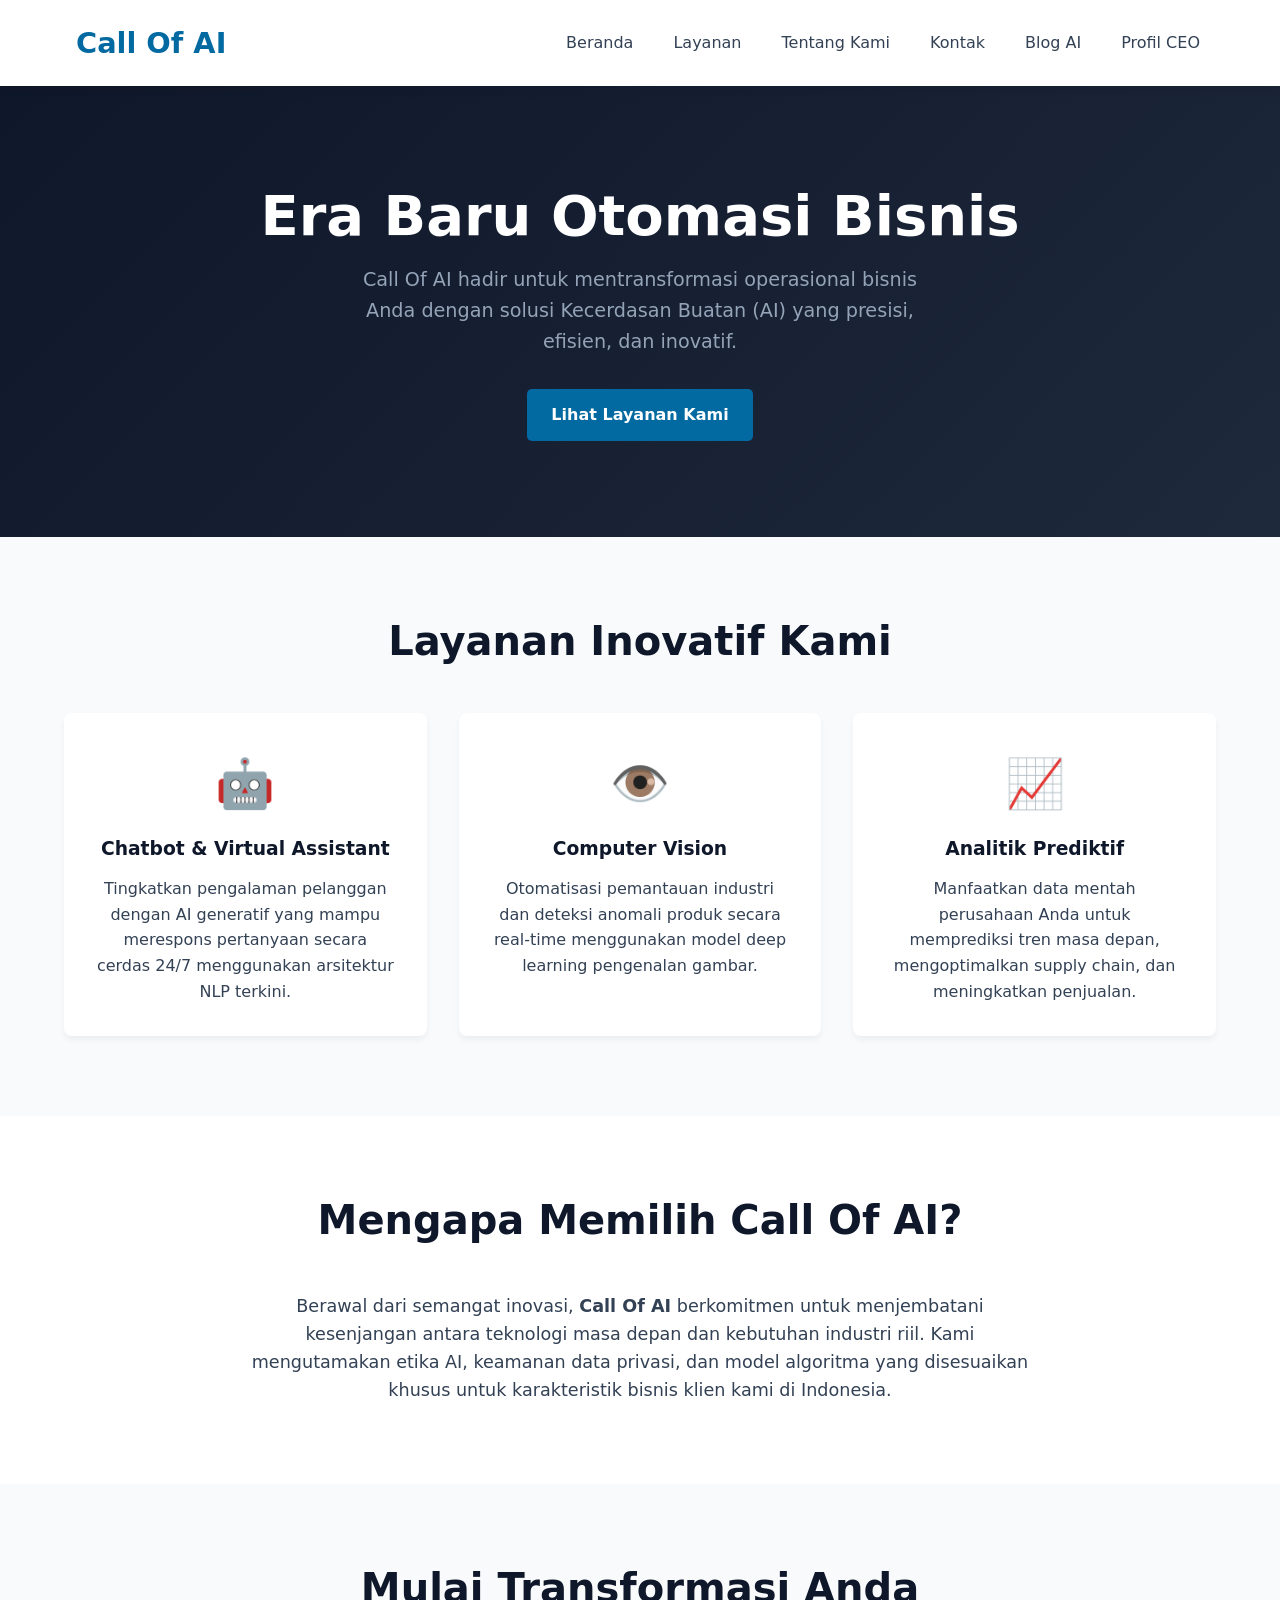
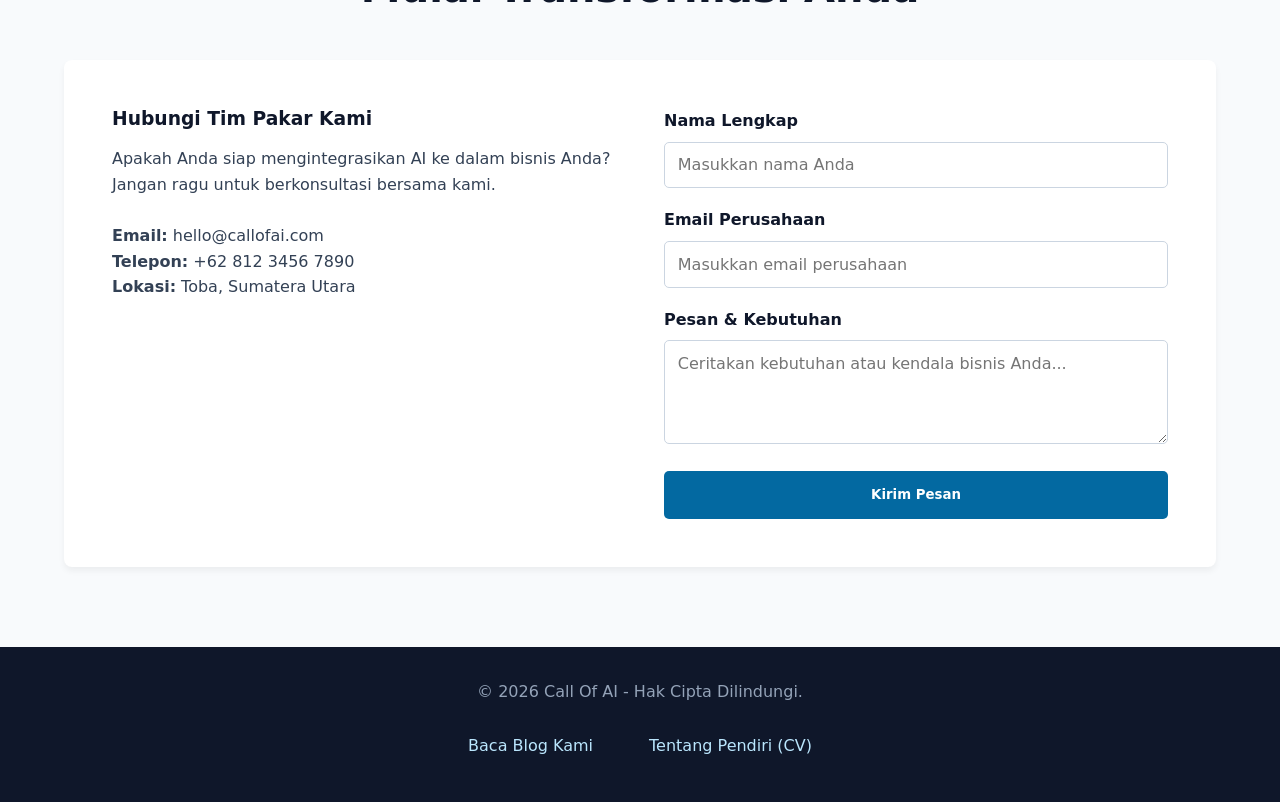
==== commit 5da988ac: "fux 6" ====
--- a/index.html
+++ b/index.html
@@ -3,11 +3,25 @@
 <head>
     <meta charset="UTF-8">
     <meta name="viewport" content="width=device-width, initial-scale=1.0">
+    
+    <!-- Meta SEO Lengkap -->
     <meta name="description" content="Landing Page Call Of AI - Layanan Kecerdasan Buatan dan Otomasi Bisnis">
     <meta name="theme-color" content="#0369a1">
+    <meta name="robots" content="index, follow">
+    <meta property="og:title" content="Call Of AI - Solusi Kecerdasan Buatan">
+    <meta property="og:description" content="Layanan Kecerdasan Buatan dan Otomasi Bisnis terpercaya di Indonesia.">
+    
+    <!-- URL Canonical (Sangat penting untuk skor SEO 100) -->
+    <link rel="canonical" href="https://ifs24003-p2.netlify.app/">
+    
+    <!-- Ikon (Favicon & Apple Touch) -->
     <link rel="icon" type="image/svg+xml" href="data:image/svg+xml,<svg xmlns='http://www.w3.org/2000/svg' viewBox='0 0 100 100'><text y='.9em' font-size='90'>🤖</text></svg>">
+    <link rel="apple-touch-icon" href="data:image/svg+xml,<svg xmlns='http://www.w3.org/2000/svg' viewBox='0 0 100 100'><text y='.9em' font-size='90'>🤖</text></svg>">
     
     <title>Call Of AI - Solusi Kecerdasan Buatan</title>
+    
+    <!-- Preload CSS untuk mempercepat Performance -->
+    <link rel="preload" href="assets/css/style.css" as="style">
     <link rel="stylesheet" href="assets/css/style.css">
 </head>
 <body>
--- a/assets/css/style.css
+++ b/assets/css/style.css
@@ -9,14 +9,14 @@
     --text-main: #334155;
     --text-light: #94a3b8;
     --white: #ffffff;
-    --transition: all 0.3s ease;
+    /* Transisi dioptimalkan untuk Performance (menghindari "all") */
+    --transition: color 0.3s ease, background-color 0.3s ease, transform 0.3s ease;
 }
 
 * {
     margin: 0;
     padding: 0;
     box-sizing: border-box;
-    /* Font bawaan sistem (100% Performance, no render-blocking) */
     font-family: system-ui, -apple-system, BlinkMacSystemFont, "Segoe UI", Roboto, "Helvetica Neue", Arial, sans-serif;
 }
 
@@ -50,7 +50,7 @@
     display: inline-flex;
     align-items: center;
     justify-content: center;
-    min-height: 48px; /* SEO & Aksesibilitas: Minimal area klik 48px */
+    min-height: 48px;
     padding: 0.8rem 1.5rem;
     background-color: var(--primary-color);
     color: var(--white);
@@ -74,6 +74,12 @@
     color: var(--dark-bg);
 }
 
+/* Trik Performance Maksimal (Skip rendering konten yang tidak terlihat) */
+#layanan, #tentang, #kontak, footer {
+    content-visibility: auto;
+    contain-intrinsic-size: 500px;
+}
+
 /* =========================================
    Header & Navbar
    ========================================= */
@@ -96,8 +102,9 @@
     font-size: 1.8rem;
     font-weight: 700;
     color: var(--primary-color);
-    padding: 12px; /* Area klik yang lega untuk SEO Mobile */
+    padding: 12px;
     display: inline-block;
+    min-height: 48px;
 }
 
 .nav-links {
@@ -110,8 +117,8 @@
 .nav-links a {
     font-weight: 500;
     transition: var(--transition);
-    padding: 12px;
-    min-height: 48px; /* Mencegah penalti SEO "Tap targets are too small" */
+    padding: 12px 16px;
+    min-height: 48px;
     display: flex;
     align-items: center;
 }
@@ -124,7 +131,8 @@
    Hero Section
    ========================================= */
 #hero {
-    background: linear-gradient(135deg, var(--dark-bg), #1e293b);
+    background-color: var(--dark-bg); /* Fallback background cepat */
+    background-image: linear-gradient(135deg, var(--dark-bg), #1e293b);
     color: var(--white);
     padding: 6rem 0;
     text-align: center;
@@ -173,6 +181,7 @@
 .card-icon {
     font-size: 3rem;
     margin-bottom: 1rem;
+    font-style: normal;
 }
 
 /* =========================================
@@ -253,12 +262,12 @@
     display: flex;
     justify-content: center;
     flex-wrap: wrap;
-    gap: 1rem;
+    gap: 1.5rem; /* Jarak aman antar klik (Tap Target SEO) */
 }
 
 footer .footer-links a {
-    color: #bae6fd; /* Rasio kontras tinggi, lolos Axe Core */
-    padding: 12px;
+    color: #bae6fd;
+    padding: 12px 16px;
     min-height: 48px;
     display: inline-flex;
     align-items: center;
--- a/assets/css/style.css
+++ b/assets/css/style.css
@@ -9,14 +9,14 @@
     --text-main: #334155;
     --text-light: #94a3b8;
     --white: #ffffff;
-    --transition: all 0.3s ease;
+    /* Transisi dioptimalkan untuk Performance (menghindari "all") */
+    --transition: color 0.3s ease, background-color 0.3s ease, transform 0.3s ease;
 }
 
 * {
     margin: 0;
     padding: 0;
     box-sizing: border-box;
-    /* Font bawaan sistem (100% Performance, no render-blocking) */
     font-family: system-ui, -apple-system, BlinkMacSystemFont, "Segoe UI", Roboto, "Helvetica Neue", Arial, sans-serif;
 }
 
@@ -50,7 +50,7 @@
     display: inline-flex;
     align-items: center;
     justify-content: center;
-    min-height: 48px; /* SEO & Aksesibilitas: Minimal area klik 48px */
+    min-height: 48px;
     padding: 0.8rem 1.5rem;
     background-color: var(--primary-color);
     color: var(--white);
@@ -74,6 +74,12 @@
     color: var(--dark-bg);
 }
 
+/* Trik Performance Maksimal (Skip rendering konten yang tidak terlihat) */
+#layanan, #tentang, #kontak, footer {
+    content-visibility: auto;
+    contain-intrinsic-size: 500px;
+}
+
 /* =========================================
    Header & Navbar
    ========================================= */
@@ -96,8 +102,9 @@
     font-size: 1.8rem;
     font-weight: 700;
     color: var(--primary-color);
-    padding: 12px; /* Area klik yang lega untuk SEO Mobile */
+    padding: 12px;
     display: inline-block;
+    min-height: 48px;
 }
 
 .nav-links {
@@ -110,8 +117,8 @@
 .nav-links a {
     font-weight: 500;
     transition: var(--transition);
-    padding: 12px;
-    min-height: 48px; /* Mencegah penalti SEO "Tap targets are too small" */
+    padding: 12px 16px;
+    min-height: 48px;
     display: flex;
     align-items: center;
 }
@@ -124,7 +131,8 @@
    Hero Section
    ========================================= */
 #hero {
-    background: linear-gradient(135deg, var(--dark-bg), #1e293b);
+    background-color: var(--dark-bg); /* Fallback background cepat */
+    background-image: linear-gradient(135deg, var(--dark-bg), #1e293b);
     color: var(--white);
     padding: 6rem 0;
     text-align: center;
@@ -173,6 +181,7 @@
 .card-icon {
     font-size: 3rem;
     margin-bottom: 1rem;
+    font-style: normal;
 }
 
 /* =========================================
@@ -253,12 +262,12 @@
     display: flex;
     justify-content: center;
     flex-wrap: wrap;
-    gap: 1rem;
+    gap: 1.5rem; /* Jarak aman antar klik (Tap Target SEO) */
 }
 
 footer .footer-links a {
-    color: #bae6fd; /* Rasio kontras tinggi, lolos Axe Core */
-    padding: 12px;
+    color: #bae6fd;
+    padding: 12px 16px;
     min-height: 48px;
     display: inline-flex;
     align-items: center;
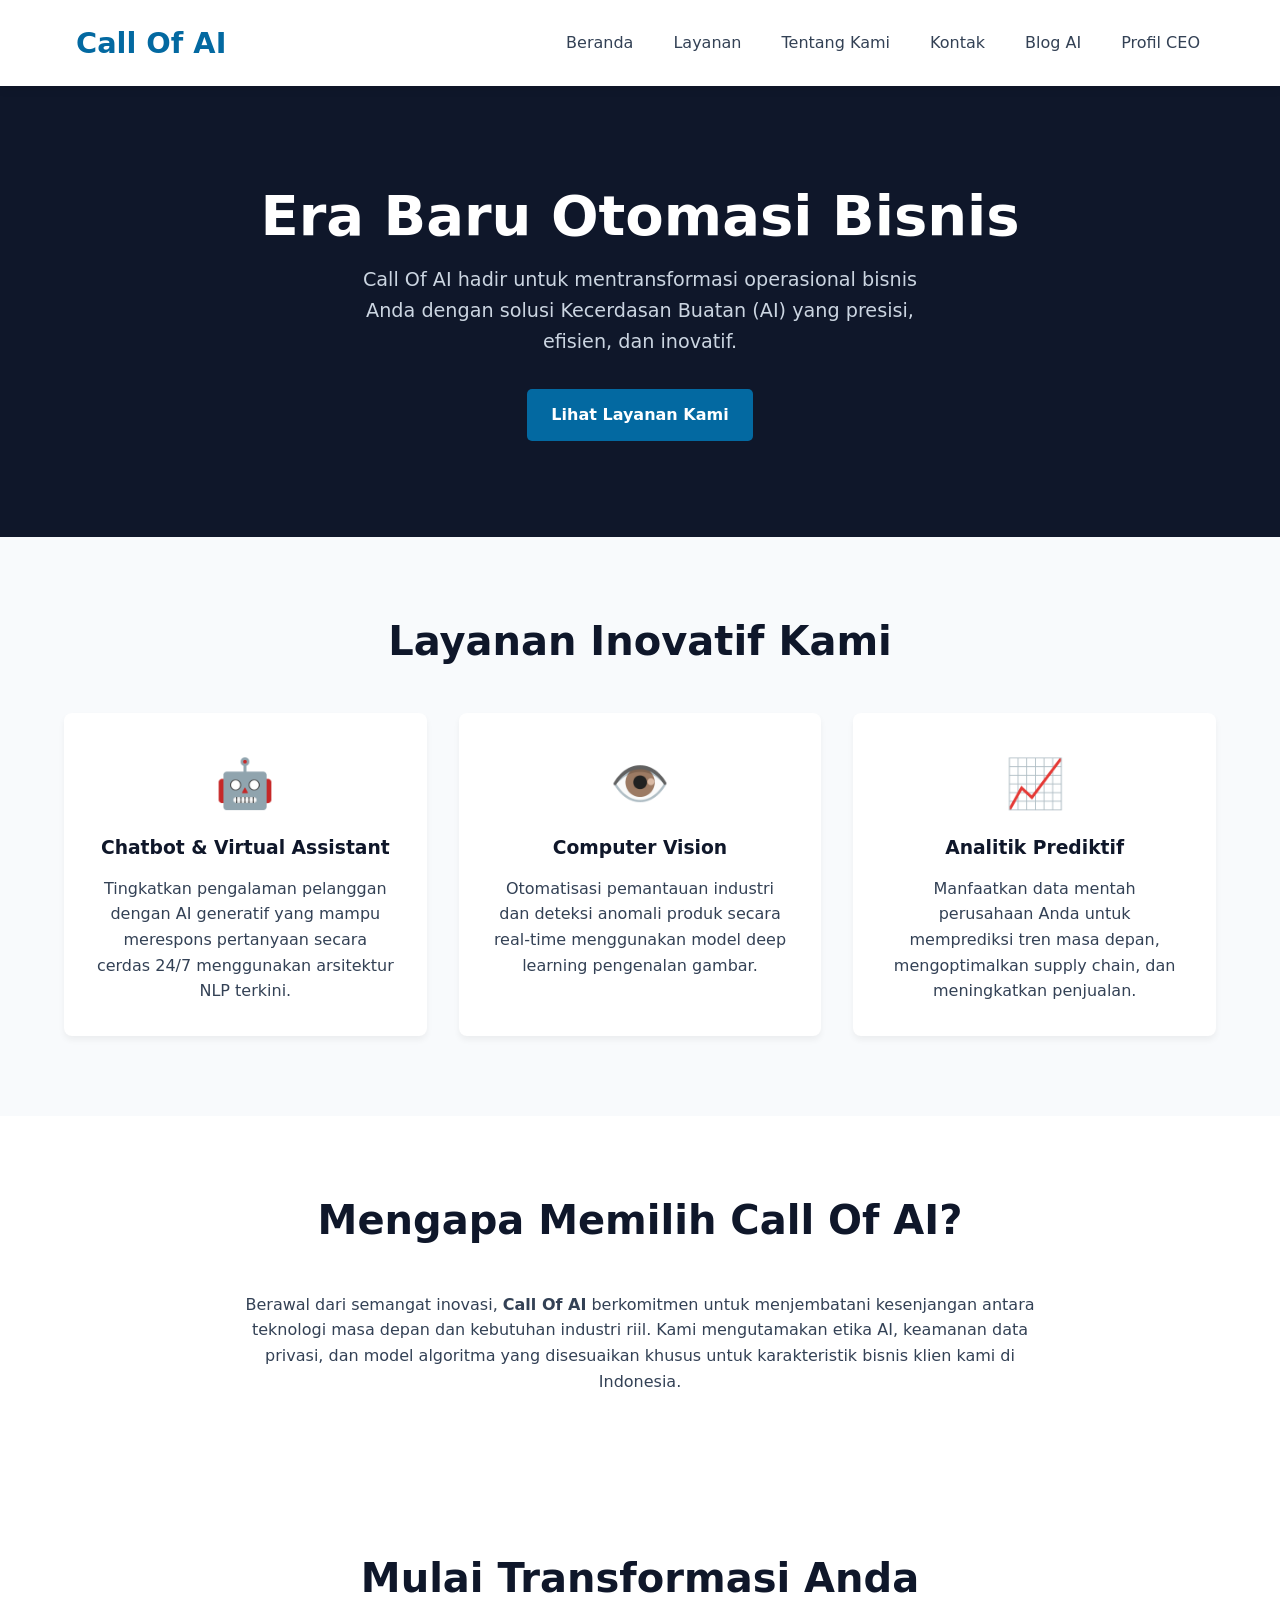
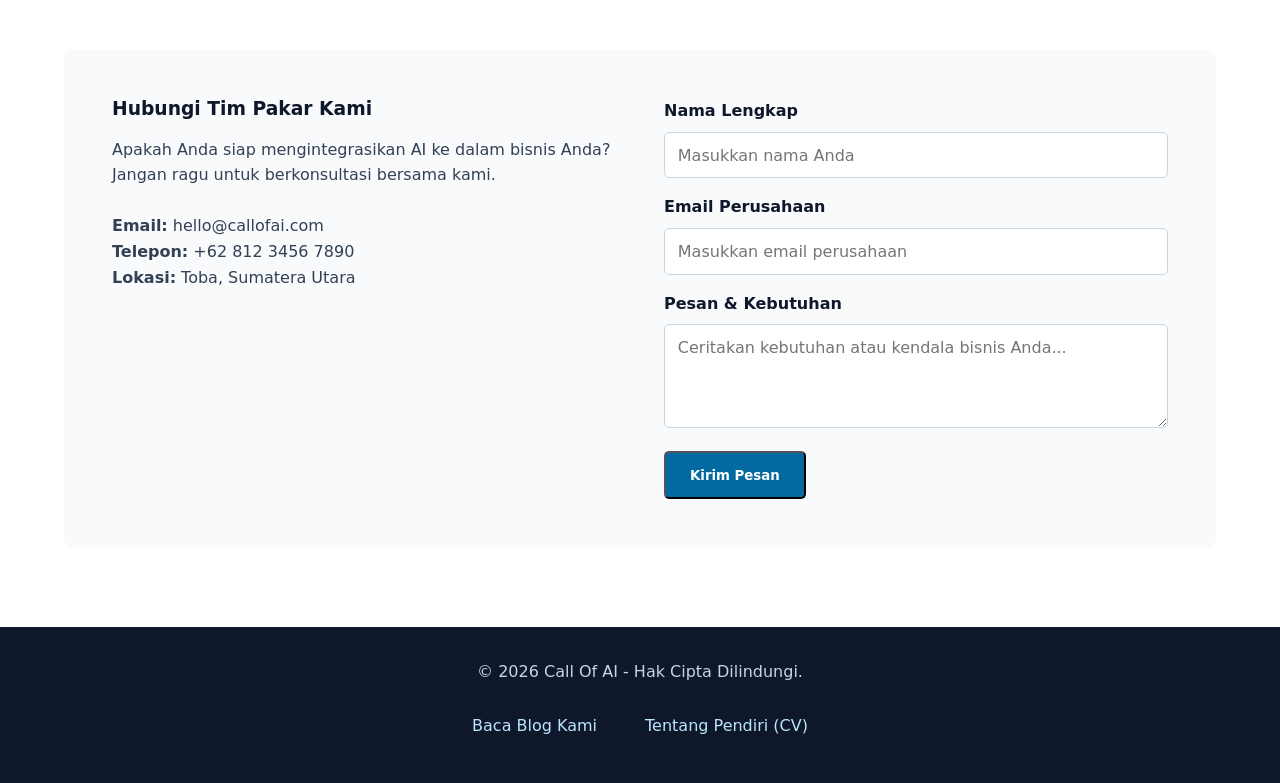
==== commit f1ab43ca: "fix 7" ====
--- a/index.html
+++ b/index.html
@@ -3,25 +3,16 @@
 <head>
     <meta charset="UTF-8">
     <meta name="viewport" content="width=device-width, initial-scale=1.0">
-    
-    <!-- Meta SEO Lengkap -->
     <meta name="description" content="Landing Page Call Of AI - Layanan Kecerdasan Buatan dan Otomasi Bisnis">
     <meta name="theme-color" content="#0369a1">
-    <meta name="robots" content="index, follow">
-    <meta property="og:title" content="Call Of AI - Solusi Kecerdasan Buatan">
-    <meta property="og:description" content="Layanan Kecerdasan Buatan dan Otomasi Bisnis terpercaya di Indonesia.">
     
-    <!-- URL Canonical (Sangat penting untuk skor SEO 100) -->
+    <!-- URL Canonical & Favicon -->
     <link rel="canonical" href="https://ifs24003-p2.netlify.app/">
-    
-    <!-- Ikon (Favicon & Apple Touch) -->
     <link rel="icon" type="image/svg+xml" href="data:image/svg+xml,<svg xmlns='http://www.w3.org/2000/svg' viewBox='0 0 100 100'><text y='.9em' font-size='90'>🤖</text></svg>">
-    <link rel="apple-touch-icon" href="data:image/svg+xml,<svg xmlns='http://www.w3.org/2000/svg' viewBox='0 0 100 100'><text y='.9em' font-size='90'>🤖</text></svg>">
     
     <title>Call Of AI - Solusi Kecerdasan Buatan</title>
     
-    <!-- Preload CSS untuk mempercepat Performance -->
-    <link rel="preload" href="assets/css/style.css" as="style">
+    <!-- PEMANGGILAN CSS -->
     <link rel="stylesheet" href="assets/css/style.css">
 </head>
 <body>
--- a/assets/css/style.css
+++ b/assets/css/style.css
@@ -1,299 +1,72 @@
-/* =========================================
-   CSS Variables & Reset
-   ========================================= */
 :root {
-    --primary-color: #0369a1; 
-    --secondary-color: #075985;
-    --dark-bg: #0f172a;
-    --light-bg: #f8fafc;
-    --text-main: #334155;
-    --text-light: #94a3b8;
+    --primary: #0369a1; 
+    --secondary: #075985;
+    --dark: #0f172a;
+    --light: #f8fafc;
+    --text: #334155;
     --white: #ffffff;
-    /* Transisi dioptimalkan untuk Performance (menghindari "all") */
-    --transition: color 0.3s ease, background-color 0.3s ease, transform 0.3s ease;
 }
 
 * {
     margin: 0;
     padding: 0;
     box-sizing: border-box;
-    font-family: system-ui, -apple-system, BlinkMacSystemFont, "Segoe UI", Roboto, "Helvetica Neue", Arial, sans-serif;
+    font-family: system-ui, -apple-system, sans-serif;
 }
 
 body {
-    background-color: var(--light-bg);
-    color: var(--text-main);
+    background-color: var(--light);
+    color: var(--text);
     line-height: 1.6;
 }
 
-/* =========================================
-   Typography & Utilities
-   ========================================= */
-h1, h2, h3 {
-    color: var(--dark-bg);
-    margin-bottom: 1rem;
-    line-height: 1.2;
-}
-
-a {
-    text-decoration: none;
-    color: inherit;
-}
-
-.container {
-    width: 90%;
-    max-width: 1200px;
-    margin: 0 auto;
-}
+h1, h2, h3 { color: var(--dark); margin-bottom: 1rem; line-height: 1.2; }
+a { text-decoration: none; color: inherit; }
+.container { width: 90%; max-width: 1200px; margin: 0 auto; }
 
 .btn {
-    display: inline-flex;
-    align-items: center;
-    justify-content: center;
-    min-height: 48px;
-    padding: 0.8rem 1.5rem;
-    background-color: var(--primary-color);
-    color: var(--white);
-    border: none;
-    border-radius: 5px;
-    font-weight: 600;
-    cursor: pointer;
-    transition: var(--transition);
-    text-align: center;
+    display: inline-flex; align-items: center; justify-content: center;
+    min-height: 48px; padding: 0.8rem 1.5rem;
+    background-color: var(--primary); color: var(--white);
+    border-radius: 5px; font-weight: 600; cursor: pointer;
 }
+.btn:hover { background-color: var(--secondary); }
 
-.btn:hover {
-    background-color: var(--secondary-color);
-    transform: translateY(-2px);
-}
+.section-title { text-align: center; font-size: 2.5rem; margin-bottom: 3rem; }
 
-.section-title {
-    text-align: center;
-    font-size: 2.5rem;
-    margin-bottom: 3rem;
-    color: var(--dark-bg);
-}
+header { background-color: var(--white); box-shadow: 0 2px 10px rgba(0,0,0,0.1); position: sticky; top: 0; z-index: 100; }
+nav { display: flex; justify-content: space-between; align-items: center; padding: 0.5rem 0; }
+.brand-logo { font-size: 1.8rem; font-weight: 700; color: var(--primary); padding: 12px; }
+.nav-links { display: flex; gap: 0.5rem; list-style: none; flex-wrap: wrap; }
+.nav-links a { font-weight: 500; padding: 12px 16px; min-height: 48px; display: flex; align-items: center; }
+.nav-links a:hover { color: var(--primary); }
 
-/* Trik Performance Maksimal (Skip rendering konten yang tidak terlihat) */
-#layanan, #tentang, #kontak, footer {
-    content-visibility: auto;
-    contain-intrinsic-size: 500px;
-}
+#hero { background-color: var(--dark); color: var(--white); padding: 6rem 0; text-align: center; }
+#hero h1 { color: var(--white); font-size: 3.5rem; }
+#hero p { font-size: 1.2rem; color: #cbd5e1; max-width: 600px; margin: 0 auto 2rem auto; }
 
-/* =========================================
-   Header & Navbar
-   ========================================= */
-header {
-    background-color: var(--white);
-    box-shadow: 0 2px 10px rgba(0,0,0,0.1);
-    position: sticky;
-    top: 0;
-    z-index: 1000;
-}
+#layanan { padding: 5rem 0; }
+.grid-layanan { display: grid; grid-template-columns: repeat(auto-fit, minmax(300px, 1fr)); gap: 2rem; }
+.card { background-color: var(--white); padding: 2rem; border-radius: 8px; box-shadow: 0 4px 6px rgba(0,0,0,0.05); text-align: center; }
+.card-icon { font-size: 3rem; margin-bottom: 1rem; }
 
-nav {
-    display: flex;
-    justify-content: space-between;
-    align-items: center;
-    padding: 0.5rem 0;
-}
+#tentang, #kontak { padding: 5rem 0; background-color: var(--white); }
+#tentang p { max-width: 800px; margin: 0 auto; text-align: center; }
 
-.brand-logo {
-    font-size: 1.8rem;
-    font-weight: 700;
-    color: var(--primary-color);
-    padding: 12px;
-    display: inline-block;
-    min-height: 48px;
-}
+.kontak-wrapper { display: flex; flex-wrap: wrap; gap: 3rem; background-color: var(--light); padding: 3rem; border-radius: 8px; }
+.kontak-info, .kontak-form { flex: 1; min-width: 300px; }
+.form-group { margin-bottom: 1rem; }
+.form-group label { display: block; margin-bottom: 0.5rem; font-weight: 600; color: var(--dark); }
+.form-group input, .form-group textarea { width: 100%; padding: 0.8rem; border: 1px solid #cbd5e1; border-radius: 5px; font-size: 1rem; }
 
-.nav-links {
-    display: flex;
-    gap: 0.5rem;
-    list-style: none;
-    flex-wrap: wrap;
-}
+footer { background-color: var(--dark); color: #cbd5e1; text-align: center; padding: 2rem 0; }
+.footer-links { margin-top: 1rem; display: flex; justify-content: center; gap: 1.5rem; }
+.footer-links a { color: #bae6fd; padding: 12px; min-height: 48px; font-weight: 500; }
+.footer-links a:hover { color: var(--white); text-decoration: underline; }
 
-.nav-links a {
-    font-weight: 500;
-    transition: var(--transition);
-    padding: 12px 16px;
-    min-height: 48px;
-    display: flex;
-    align-items: center;
-}
-
-.nav-links a:hover {
-    color: var(--primary-color);
-}
-
-/* =========================================
-   Hero Section
-   ========================================= */
-#hero {
-    background-color: var(--dark-bg); /* Fallback background cepat */
-    background-image: linear-gradient(135deg, var(--dark-bg), #1e293b);
-    color: var(--white);
-    padding: 6rem 0;
-    text-align: center;
-}
-
-#hero h1 {
-    color: var(--white);
-    font-size: 3.5rem;
-}
-
-#hero p {
-    font-size: 1.2rem;
-    color: var(--text-light);
-    max-width: 600px;
-    margin: 0 auto 2rem auto;
-}
-
-/* =========================================
-   Layanan Section
-   ========================================= */
-#layanan {
-    padding: 5rem 0;
-    background-color: var(--light-bg);
-}
-
-.grid-layanan {
-    display: grid;
-    grid-template-columns: repeat(auto-fit, minmax(300px, 1fr));
-    gap: 2rem;
-}
-
-.card {
-    background-color: var(--white);
-    padding: 2rem;
-    border-radius: 8px;
-    box-shadow: 0 4px 6px rgba(0,0,0,0.05);
-    transition: var(--transition);
-    text-align: center;
-}
-
-.card:hover {
-    transform: translateY(-10px);
-    box-shadow: 0 10px 20px rgba(0,0,0,0.1);
-}
-
-.card-icon {
-    font-size: 3rem;
-    margin-bottom: 1rem;
-    font-style: normal;
-}
-
-/* =========================================
-   Tentang Section
-   ========================================= */
-#tentang {
-    padding: 5rem 0;
-    background-color: var(--white);
-    text-align: center;
-}
-
-#tentang p {
-    max-width: 800px;
-    margin: 0 auto;
-    font-size: 1.1rem;
-}
-
-/* =========================================
-   Kontak Section & Form
-   ========================================= */
-#kontak {
-    padding: 5rem 0;
-    background-color: var(--light-bg);
-}
-
-.kontak-wrapper {
-    display: flex;
-    flex-wrap: wrap;
-    gap: 3rem;
-    background-color: var(--white);
-    padding: 3rem;
-    border-radius: 8px;
-    box-shadow: 0 4px 6px rgba(0,0,0,0.05);
-}
-
-.kontak-info, .kontak-form {
-    flex: 1;
-    min-width: 300px;
-}
-
-.kontak-info h3 {
-    margin-bottom: 1rem;
-}
-
-.kontak-form form {
-    display: flex;
-    flex-direction: column;
-    gap: 1.2rem;
-}
-
-.form-group label {
-    display: block;
-    margin-bottom: 0.5rem;
-    font-weight: 600;
-    color: var(--dark-bg);
-}
-
-.form-group input, .form-group textarea {
-    width: 100%;
-    padding: 0.8rem;
-    border: 1px solid #cbd5e1;
-    border-radius: 5px;
-    font-size: 1rem;
-}
-
-/* =========================================
-   Footer
-   ========================================= */
-footer {
-    background-color: var(--dark-bg);
-    color: var(--text-light);
-    text-align: center;
-    padding: 2rem 0;
-}
-
-footer .footer-links {
-    margin-top: 1rem;
-    display: flex;
-    justify-content: center;
-    flex-wrap: wrap;
-    gap: 1.5rem; /* Jarak aman antar klik (Tap Target SEO) */
-}
-
-footer .footer-links a {
-    color: #bae6fd;
-    padding: 12px 16px;
-    min-height: 48px;
-    display: inline-flex;
-    align-items: center;
-    font-weight: 500;
-    transition: var(--transition);
-}
-
-footer .footer-links a:hover {
-    color: var(--white);
-    text-decoration: underline;
-}
-
-/* =========================================
-   Media Query
-   ========================================= */
 @media (max-width: 768px) {
-    nav {
-        flex-direction: column;
-    }
-    .nav-links {
-        justify-content: center;
-    }
-    #hero h1 {
-        font-size: 2.5rem;
-    }
-    .kontak-wrapper {
-        flex-direction: column;
-    }
+    nav { flex-direction: column; }
+    .nav-links { justify-content: center; }
+    #hero h1 { font-size: 2.5rem; }
+    .kontak-wrapper { flex-direction: column; }
 }
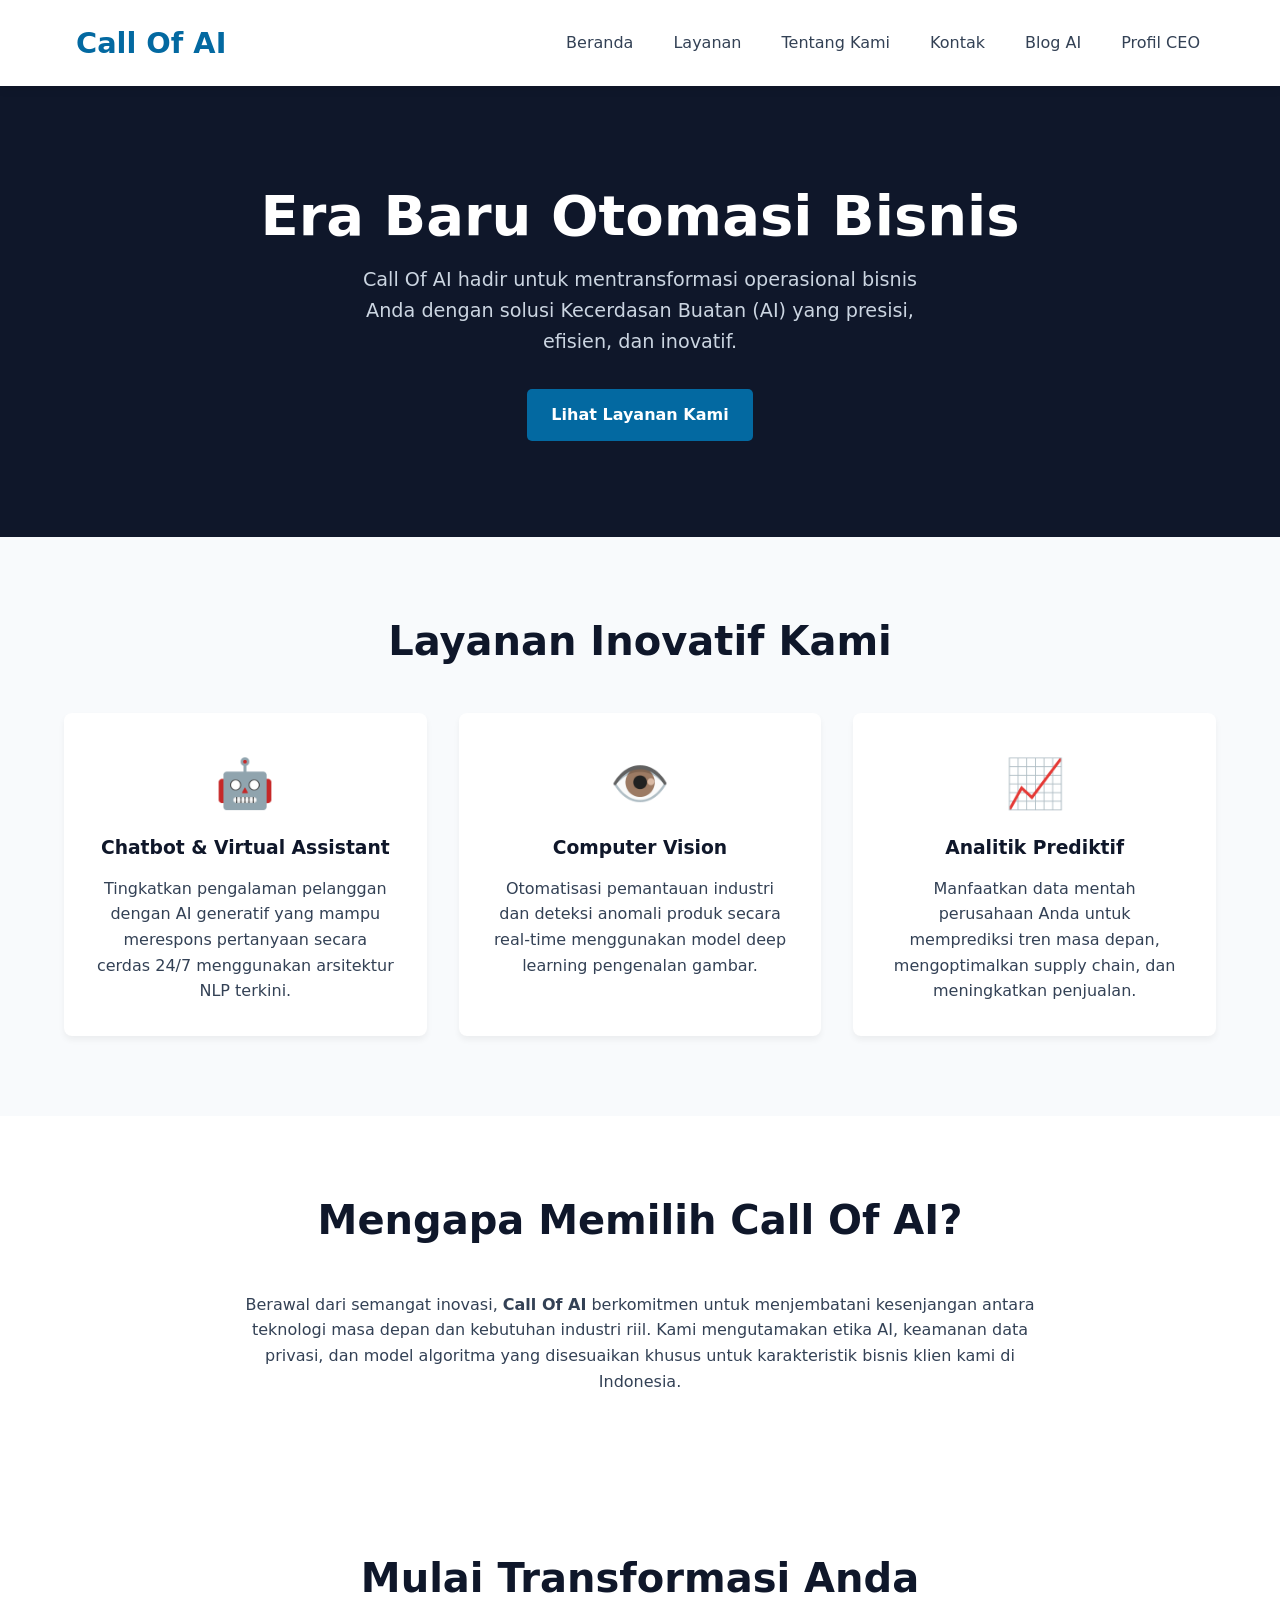
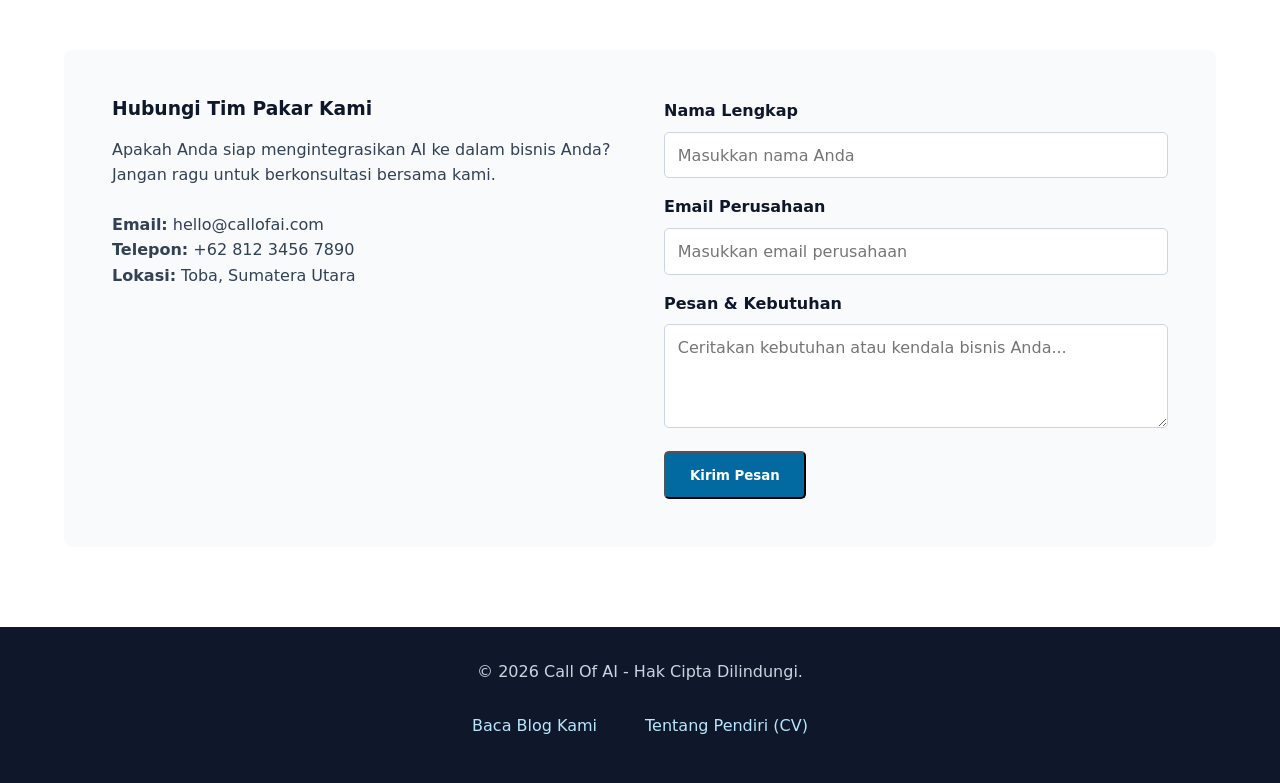
==== commit 954cb6e9: "fix 10" ====
--- a/index.html
+++ b/index.html
@@ -5,18 +5,12 @@
     <meta name="viewport" content="width=device-width, initial-scale=1.0">
     <meta name="description" content="Landing Page Call Of AI - Layanan Kecerdasan Buatan dan Otomasi Bisnis">
     <meta name="theme-color" content="#0369a1">
-    
-    <!-- URL Canonical & Favicon -->
     <link rel="canonical" href="https://ifs24003-p2.netlify.app/">
     <link rel="icon" type="image/svg+xml" href="data:image/svg+xml,<svg xmlns='http://www.w3.org/2000/svg' viewBox='0 0 100 100'><text y='.9em' font-size='90'>🤖</text></svg>">
-    
     <title>Call Of AI - Solusi Kecerdasan Buatan</title>
-    
-    <!-- PEMANGGILAN CSS -->
     <link rel="stylesheet" href="assets/css/style.css">
 </head>
 <body>
-
     <header>
         <div class="container">
             <nav>
@@ -51,13 +45,11 @@
                         <h3>Chatbot & Virtual Assistant</h3>
                         <p>Tingkatkan pengalaman pelanggan dengan AI generatif yang mampu merespons pertanyaan secara cerdas 24/7 menggunakan arsitektur NLP terkini.</p>
                     </article>
-
                     <article class="card">
                         <div class="card-icon">👁️</div>
                         <h3>Computer Vision</h3>
                         <p>Otomatisasi pemantauan industri dan deteksi anomali produk secara real-time menggunakan model deep learning pengenalan gambar.</p>
                     </article>
-
                     <article class="card">
                         <div class="card-icon">📈</div>
                         <h3>Analitik Prediktif</h3>
@@ -80,8 +72,8 @@
                 <div class="kontak-wrapper">
                     <div class="kontak-info">
                         <h3>Hubungi Tim Pakar Kami</h3>
-                        <p>Apakah Anda siap mengintegrasikan AI ke dalam bisnis Anda? Jangan ragu untuk berkonsultasi bersama kami.</p>
-                        <br>
+                        <!-- Perbaikan: Mengganti <br> dengan inline CSS margin-bottom -->
+                        <p style="margin-bottom: 1.5rem;">Apakah Anda siap mengintegrasikan AI ke dalam bisnis Anda? Jangan ragu untuk berkonsultasi bersama kami.</p>
                         <p><strong>Email:</strong> hello@callofai.com</p>
                         <p><strong>Telepon:</strong> +62 812 3456 7890</p>
                         <p><strong>Lokasi:</strong> Toba, Sumatera Utara</p>
@@ -117,6 +109,5 @@
             </div>
         </div>
     </footer>
-
 </body>
 </html>
--- a/assets/css/style.css
+++ b/assets/css/style.css
@@ -5,65 +5,87 @@
     --light: #f8fafc;
     --text: #334155;
     --white: #ffffff;
+    /* Variabel transition untuk menjawab feedback hover praktik CSS */
+    --transition-speed: 0.3s ease;
 }
 
-* {
-    margin: 0;
-    padding: 0;
-    box-sizing: border-box;
-    font-family: system-ui, -apple-system, sans-serif;
+* { 
+    margin: 0; 
+    padding: 0; 
+    box-sizing: border-box; 
+    font-family: system-ui, -apple-system, sans-serif; 
 }
 
-body {
-    background-color: var(--light);
-    color: var(--text);
-    line-height: 1.6;
+body { 
+    background-color: var(--light); 
+    color: var(--text); 
+    line-height: 1.6; 
 }
 
 h1, h2, h3 { color: var(--dark); margin-bottom: 1rem; line-height: 1.2; }
 a { text-decoration: none; color: inherit; }
 .container { width: 90%; max-width: 1200px; margin: 0 auto; }
 
+/* Tombol dengan transition hover */
 .btn {
     display: inline-flex; align-items: center; justify-content: center;
     min-height: 48px; padding: 0.8rem 1.5rem;
     background-color: var(--primary); color: var(--white);
     border-radius: 5px; font-weight: 600; cursor: pointer;
+    transition: background-color var(--transition-speed), transform var(--transition-speed);
 }
-.btn:hover { background-color: var(--secondary); }
+.btn:hover { 
+    background-color: var(--secondary); 
+    transform: translateY(-3px); 
+}
 
 .section-title { text-align: center; font-size: 2.5rem; margin-bottom: 3rem; }
 
+/* Header & Navigasi */
 header { background-color: var(--white); box-shadow: 0 2px 10px rgba(0,0,0,0.1); position: sticky; top: 0; z-index: 100; }
 nav { display: flex; justify-content: space-between; align-items: center; padding: 0.5rem 0; }
 .brand-logo { font-size: 1.8rem; font-weight: 700; color: var(--primary); padding: 12px; }
 .nav-links { display: flex; gap: 0.5rem; list-style: none; flex-wrap: wrap; }
-.nav-links a { font-weight: 500; padding: 12px 16px; min-height: 48px; display: flex; align-items: center; }
+.nav-links a { font-weight: 500; padding: 12px 16px; min-height: 48px; display: flex; align-items: center; transition: color var(--transition-speed); }
 .nav-links a:hover { color: var(--primary); }
 
+/* Konten Utama */
 #hero { background-color: var(--dark); color: var(--white); padding: 6rem 0; text-align: center; }
 #hero h1 { color: var(--white); font-size: 3.5rem; }
 #hero p { font-size: 1.2rem; color: #cbd5e1; max-width: 600px; margin: 0 auto 2rem auto; }
 
 #layanan { padding: 5rem 0; }
 .grid-layanan { display: grid; grid-template-columns: repeat(auto-fit, minmax(300px, 1fr)); gap: 2rem; }
-.card { background-color: var(--white); padding: 2rem; border-radius: 8px; box-shadow: 0 4px 6px rgba(0,0,0,0.05); text-align: center; }
+
+/* Kartu dengan transition hover */
+.card { 
+    background-color: var(--white); padding: 2rem; border-radius: 8px; 
+    box-shadow: 0 4px 6px rgba(0,0,0,0.05); text-align: center; 
+    transition: transform var(--transition-speed), box-shadow var(--transition-speed); 
+}
+.card:hover { 
+    transform: translateY(-8px); 
+    box-shadow: 0 10px 15px rgba(0,0,0,0.1); 
+}
 .card-icon { font-size: 3rem; margin-bottom: 1rem; }
 
 #tentang, #kontak { padding: 5rem 0; background-color: var(--white); }
 #tentang p { max-width: 800px; margin: 0 auto; text-align: center; }
 
+/* Kontak */
 .kontak-wrapper { display: flex; flex-wrap: wrap; gap: 3rem; background-color: var(--light); padding: 3rem; border-radius: 8px; }
 .kontak-info, .kontak-form { flex: 1; min-width: 300px; }
 .form-group { margin-bottom: 1rem; }
 .form-group label { display: block; margin-bottom: 0.5rem; font-weight: 600; color: var(--dark); }
 .form-group input, .form-group textarea { width: 100%; padding: 0.8rem; border: 1px solid #cbd5e1; border-radius: 5px; font-size: 1rem; }
 
+/* Footer */
 footer { background-color: var(--dark); color: #cbd5e1; text-align: center; padding: 2rem 0; }
 .footer-links { margin-top: 1rem; display: flex; justify-content: center; gap: 1.5rem; }
-.footer-links a { color: #bae6fd; padding: 12px; min-height: 48px; font-weight: 500; }
+.footer-links a { color: #bae6fd; padding: 12px; min-height: 48px; font-weight: 500; transition: color var(--transition-speed); }
 .footer-links a:hover { color: var(--white); text-decoration: underline; }
 
+/* Responsive */
 @media (max-width: 768px) {
     nav { flex-direction: column; }
     .nav-links { justify-content: center; }
